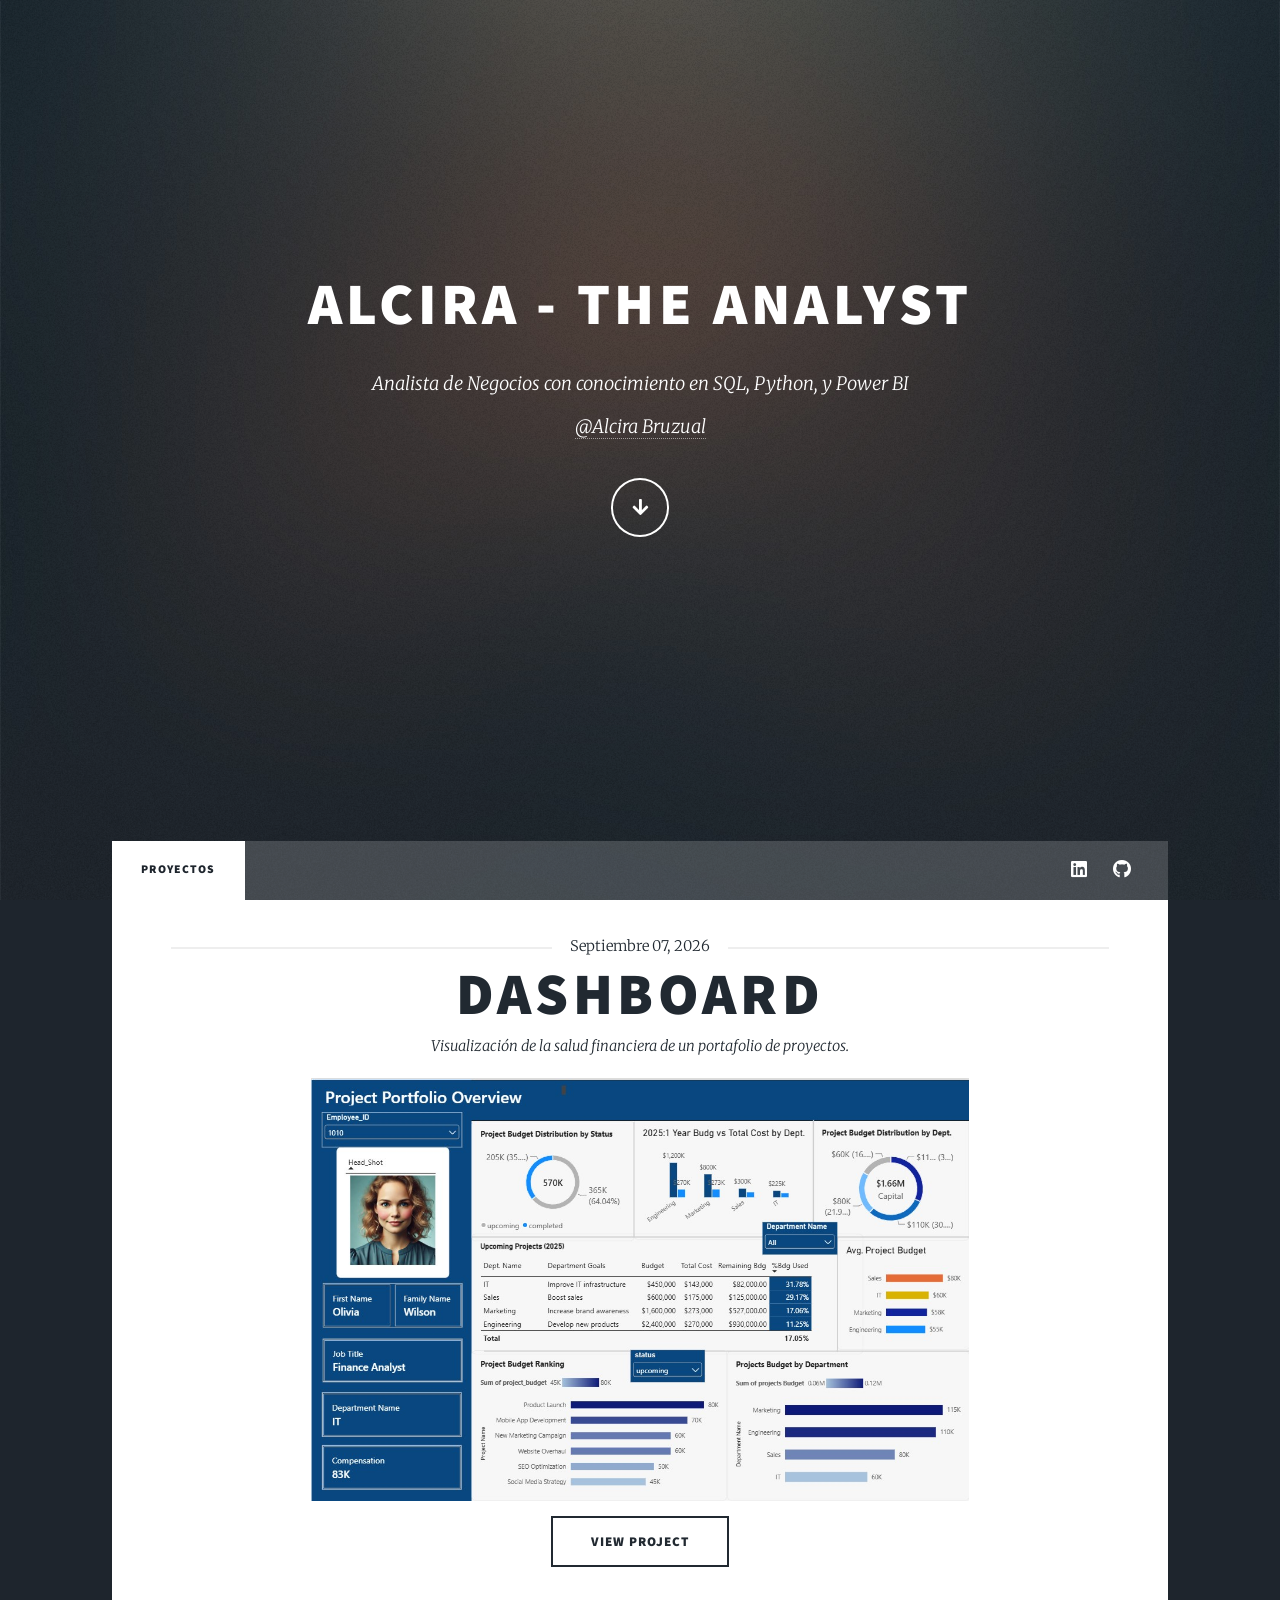
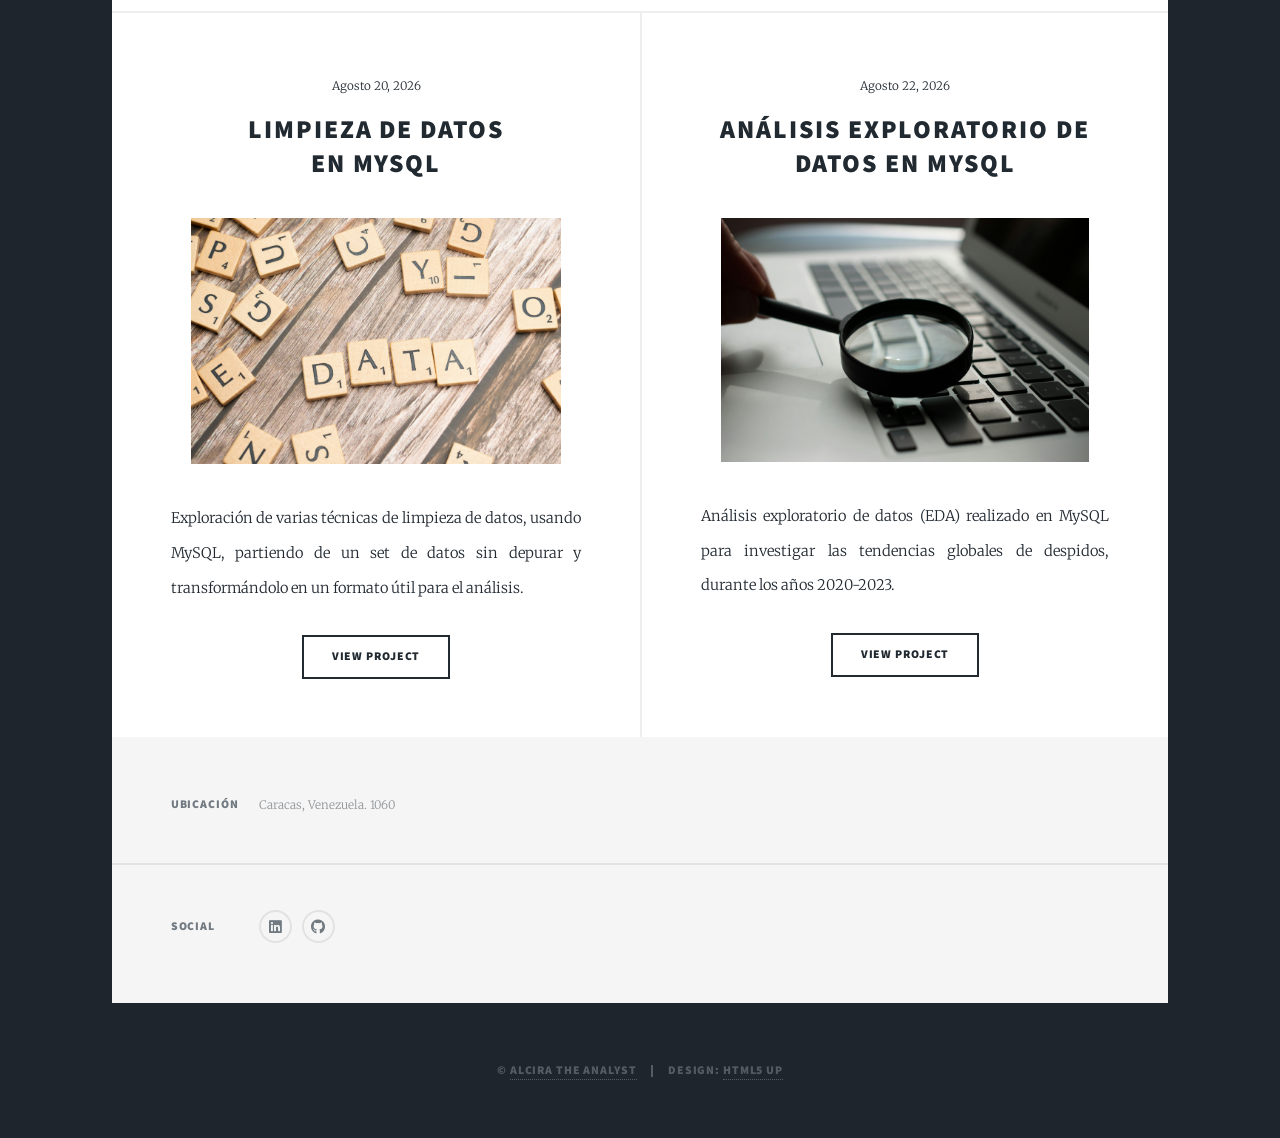
==== index.html @ f5c447cb "Initial commit - Portfolio Website" ====
<!DOCTYPE HTML>
<!--
	Massively by HTML5 UP
	html5up.net | @ajlkn
	Free for personal and commercial use under the CCA 3.0 license (html5up.net/license)
-->
<html>
	<head>
		<title>Alcira-Analyst Portfolio</title>
		<meta charset="utf-8" />
		<meta name="viewport" content="width=device-width, initial-scale=1, user-scalable=no" />
		<link rel="stylesheet" href="assets/css/main.css" />
		<noscript><link rel="stylesheet" href="assets/css/noscript.css" /></noscript>
	</head>
	<body class="is-preload">

		<!-- Wrapper -->
			<div id="wrapper" class="fade-in">

				<!-- Intro -->
					<div id="intro">
						<h1>Alcira - The Analyst</h1>
						<p>Analista de Negocios con conocimiento en SQL, Python, y Power BI<br />
						<a href="https://www.linkedin.com/in/alcira-bruzual-7b823124">@Alcira Bruzual</a></p>
						<ul class="actions">
							<li><a href="#header" class="button icon solid solo fa-arrow-down scrolly">Continue</a></li>
						</ul>
					</div>

				<!-- Header -->
					<header id="header">
						<a href="index.html" class="logo">Alcira</a>
					</header> 

				<!-- Nav -->
					<nav id="nav">
						<ul class="links">
							<li class="active"><a href="index.html">Proyectos</a></li>
							<!-- commented out the following links because they are not needed for the portfolio 
							<li><a href="generic.html">Python Projects</a></li>
							<li><a href="elements.html">Elements Reference</a></li> -->
						</ul>
						<ul class="icons">
							<li><a href="https://www.linkedin.com/in/alcira-bruzual-7b823124" class="icon brands fa-linkedin"><span class="label">LinkedIn</span></a></li>
							<!-- <li><a href="#" class="icon brands fa-facebook-f"><span class="label">Facebook</span></a></li>
							<li><a href="#" class="icon brands fa-instagram"><span class="label">Instagram</span></a></li> -->
							<li><a href="https://github.com/Chiruca" class="icon brands fa-github"><span class="label">GitHub</span></a></li>
						</ul>
					</nav>

				<!-- Main -->
					<div id="main">

						<!-- Featured Post -->
							<article class="post featured">
								<header class="major">
									<span class="date">Septiembre 07, 2026</span>
									<h2><a href="end2end1.html">Dashboard<br />
									</a></h2>
									<p>Visualización de la salud financiera de un portafolio de proyectos.</p>
								</header>	
								<a href="visual_1.html" class="image main"><img src="images/Porfolio_Health.jpg" alt="" style="width: 70%; height: auto;display: block; margin: 0 auto;" /></a>
								<ul class="actions special">
									<li><a href="visual_1.html" class="button large">View Project</a></li>
								</ul>
							</article>

						<!-- Posts -->
							<section class="posts">
								<article>
									<header>
										<span class="date">Agosto 20, 2026</span>
										<h2><a href="data_cleaning.html">Limpieza de Datos <br/>en MySQL</a></h2>
									</header>
									<a href="data_cleaning.html" class="image fit"><img src="images/Data_Cleaning.jpg" alt="" style="width: 90%; height: auto; display: block; margin: 0 auto;" /></a>
									<p>Exploración de varias técnicas de limpieza de datos, usando MySQL, partiendo de un set de datos sin depurar y transformándolo en un formato útil para el análisis.</p>
									<ul class="actions special">
										<li><a href="data_cleaning.html" class="button">View Project</a></li>
									</ul>
								</article>
								<article>
									<header>
										<span class="date">Agosto 22, 2026</span>
										<h2><a href="EDA.html">Análisis Exploratorio de Datos  en MySQL</a></h2>
									</header>
									<a href="EDA.html" class="image fit"><img src="images/Lupa.jpg" alt="" style="width: 90%; height: auto; display: block; margin: 0 auto;" /></a>
									<p>Análisis exploratorio de datos (EDA) realizado en MySQL para investigar las tendencias globales de despidos, durante los años 2020-2023.</p>
									<ul class="actions special">
										<li><a href="EDA.html" class="button">View Project</a></li>
									</ul>
								</article>
								<!-- <article>
									<header>
										<span class="date">April 18, 2017</span>
										<h2><a href="#">Ante mattis<br />
										interdum dolor</a></h2>
									</header>
									<a href="#" class="image fit"><img src="images/pic04.jpg" alt="" /></a>
									<p>Donec eget ex magna. Interdum et malesuada fames ac ante ipsum primis in faucibus. Pellentesque venenatis dolor imperdiet dolor mattis sagittis magna etiam.</p>
									<ul class="actions special">
										<li><a href="#" class="button">Full Story</a></li>
									</ul>
								</article>
								<article>
									<header>
										<span class="date">April 14, 2017</span>
										<h2><a href="#">Tempus sed<br />
										nulla imperdiet</a></h2>
									</header>
									<a href="#" class="image fit"><img src="images/pic05.jpg" alt="" /></a>
									<p>Donec eget ex magna. Interdum et malesuada fames ac ante ipsum primis in faucibus. Pellentesque venenatis dolor imperdiet dolor mattis sagittis magna etiam.</p>
									<ul class="actions special">
										<li><a href="#" class="button">Full Story</a></li>
									</ul>
								</article>
								<article>
									<header>
										<span class="date">April 11, 2017</span>
										<h2><a href="#">Odio magna<br />
										sed consectetur</a></h2>
									</header>
									<a href="#" class="image fit"><img src="images/pic06.jpg" alt="" /></a>
									<p>Donec eget ex magna. Interdum et malesuada fames ac ante ipsum primis in faucibus. Pellentesque venenatis dolor imperdiet dolor mattis sagittis magna etiam.</p>
									<ul class="actions special">
										<li><a href="#" class="button">Full Story</a></li>
									</ul>
								</article>
								<article>
									<header>
										<span class="date">April 7, 2017</span>
										<h2><a href="#">Augue lorem<br />
										primis vestibulum</a></h2>
									</header>
									<a href="#" class="image fit"><img src="images/pic07.jpg" alt="" /></a>
									<p>Donec eget ex magna. Interdum et malesuada fames ac ante ipsum primis in faucibus. Pellentesque venenatis dolor imperdiet dolor mattis sagittis magna etiam.</p>
									<ul class="actions special">
										<li><a href="#" class="button">Full Story</a></li>
									</ul>
								</article> -->
							</section>

						<!-- Footer -->
							<!-- <footer>
								<div class="pagination"> -->
									<!--<a href="#" class="previous">Prev</a>-->
								<!-- <a href="#" class="page active">1</a>
									<a href="#" class="page">2</a>
									<a href="#" class="page">3</a>
									<span class="extra">&hellip;</span>
									<a href="#" class="page">8</a>
									<a href="#" class="page">9</a>
									<a href="#" class="page">10</a>
									<a href="#" class="next">Next</a>
								</div>
							</footer> -->

					</div>

				<!-- Footer -->
					<footer id="footer">
						<section class="split contact">
							<section class="alt">
								<h3>Ubicación</h3>
								<p>Caracas, Venezuela. 1060</p>
							</section>
							<!-- <section>
								<h3>Email</h3>
								<p><a href="mailto:bruzual.alcira@gmail.com">bruzual.alcira@gmail.com</a></p>
							</section> -->
							<section>
								<h3>Social</h3>
								<ul class="icons alt">
									<li><a href="https://www.linkedin.com/in/alcira-bruzual-7b823124" class="icon brands fa-linkedin"><span class="label">LinkedIn</span></a></li>
									<li><a href="https://github.com/Chiruca" class="icon brands fa-github"><span class="label">GitHub</span></a></li>
								</ul>
							</section>
						</section>
					</footer>

				<!-- Copyright -->
					<div id="copyright">
						<ul><li>&copy; <a href="index.html">Alcira The Analyst</a></li><li>Design: <a href="https://html5up.net">HTML5 UP</a></li></ul>
					</div>

			</div>

		<!-- Scripts -->
			<script src="assets/js/jquery.min.js"></script>
			<script src="assets/js/jquery.scrollex.min.js"></script>
			<script src="assets/js/jquery.scrolly.min.js"></script>
			<script src="assets/js/browser.min.js"></script>
			<script src="assets/js/breakpoints.min.js"></script>
			<script src="assets/js/util.js"></script>
			<script src="assets/js/main.js"></script>

	</body>
</html>
---- assets/css/main.css ----
@import url(fontawesome-all.min.css);
@import url("https://fonts.googleapis.com/css?family=Merriweather:300,700,300italic,700italic|Source+Sans+Pro:900");

/*
	Massively by HTML5 UP
	html5up.net | @ajlkn
	Free for personal and commercial use under the CCA 3.0 license (html5up.net/license)
*/

html, body, div, span, applet, object,
iframe, h1, h2, h3, h4, h5, h6, p, blockquote,
pre, a, abbr, acronym, address, big, cite,
code, del, dfn, em, img, ins, kbd, q, s, samp,
small, strike, strong, sub, sup, tt, var, b,
u, i, center, dl, dt, dd, ol, ul, li, fieldset,
form, label, legend, table, caption, tbody,
tfoot, thead, tr, th, td, article, aside,
canvas, details, embed, figure, figcaption,
footer, header, hgroup, menu, nav, output, ruby,
section, summary, time, mark, audio, video {
	margin: 0;
	padding: 0;
	border: 0;
	font-size: 100%;
	font: inherit;
	vertical-align: baseline;}

article, aside, details, figcaption, figure,
footer, header, hgroup, menu, nav, section {
	display: block;}

body {
	line-height: 1;
}

ol, ul {
	list-style: none;
}

blockquote, q {
	quotes: none;
}

	blockquote:before, blockquote:after, q:before, q:after {
		content: '';
		content: none;
	}

table {
	border-collapse: collapse;
	border-spacing: 0;
}

body {
	-webkit-text-size-adjust: none;
}

mark {
	background-color: transparent;
	color: inherit;
}

input::-moz-focus-inner {
	border: 0;
	padding: 0;
}

input, select, textarea {
	-moz-appearance: none;
	-webkit-appearance: none;
	-ms-appearance: none;
	appearance: none;
}

/* Basic */

	@-ms-viewport {
		width: device-width;
	}

	body {
		-ms-overflow-style: scrollbar;
	}

	@media screen and (max-width: 480px) {

		html, body {
			min-width: 320px;
		}

	}

	html {
		box-sizing: border-box;
	}

	*, *:before, *:after {
		box-sizing: inherit;
	}

	body {
		background-color: #1e252d;
	}

		body.is-preload *, body.is-preload *:before, body.is-preload *:after {
			-moz-animation: none !important;
			-webkit-animation: none !important;
			-ms-animation: none !important;
			animation: none !important;
			-moz-transition: none !important;
			-webkit-transition: none !important;
			-ms-transition: none !important;
			transition: none !important;
		}

/* Type */

	html {
		font-size: 16pt;
	}

		@media screen and (max-width: 1680px) {

			html {
				font-size: 12pt;
			}

		}

		@media screen and (max-width: 1280px) {

			html {
				font-size: 11pt;
			}

		}

		@media screen and (max-width: 360px) {

			html {
				font-size: 10pt;
			}

		}

	body {
		color: #212931;
	}

	body, input, select, textarea {
		font-family: "Merriweather", Georgia, serif;
		font-weight: 300;
		font-size: 1rem;
		line-height: 2.375;
	}

	a {
		-moz-transition: color 0.2s ease-in-out, background-color 0.2s ease-in-out, border-color 0.2s ease-in-out, box-shadow 0.2s ease-in-out;
		-webkit-transition: color 0.2s ease-in-out, background-color 0.2s ease-in-out, border-color 0.2s ease-in-out, box-shadow 0.2s ease-in-out;
		-ms-transition: color 0.2s ease-in-out, background-color 0.2s ease-in-out, border-color 0.2s ease-in-out, box-shadow 0.2s ease-in-out;
		transition: color 0.2s ease-in-out, background-color 0.2s ease-in-out, border-color 0.2s ease-in-out, box-shadow 0.2s ease-in-out;
		border-bottom: dotted 1px;
		text-decoration: none;
	}

		a:hover {
			border-bottom-color: transparent;
		}

	strong, b {
		font-weight: 600;
	}

	em, i {
		font-style: italic;
	}

	p {
		text-align: justify;
		margin: 0 0 2rem 0;
	}

	h1, h2, h3, h4, h5, h6 {
		font-family: "Source Sans Pro", Helvetica, sans-serif;
		font-weight: 900;
		line-height: 1.5;
		letter-spacing: 0.075em;
		text-transform: uppercase;
		margin: 0 0 1rem 0;
	}

		h1 a, h2 a, h3 a, h4 a, h5 a, h6 a {
			border-bottom: 0;
			color: inherit;
			text-decoration: none;
		}

	h1 {
		/* deseo disminuir el tamaño del texto en h1 */		
		font-size: 1rem; 
		line-height: 1.1;
		margin: 0 0 2rem 0;
	}

	h2 {
		font-size: 1.75rem;
		line-height: 1.3;
		margin: 0 0 1.5rem 0;
	}

	h3 {
		font-size: 1.25rem;
		margin: 0 0 1.5rem 0;
	}

	h4 {
		font-size: 1rem;
	}

	h5 {
		font-size: 0.9rem;
	}

	h6 {
		font-size: 0.8rem;
	}

	sub {
		font-size: 0.8rem;
		position: relative;
		top: 0.5rem;
	}

	sup {
		font-size: 0.8rem;
		position: relative;
		top: -0.5rem;
	}

	blockquote {
		border-left: solid 4px;
		font-style: italic;
		margin: 0 0 2rem 0;
		padding: 0.5rem 0 0.5rem 2rem;
	}

	code {
		border: solid 2px;
		font-family: "Courier New", monospace;
		font-size: 0.9rem;
		margin: 0 0.25rem;
		padding: 0.25rem 0.65rem;
	}

	pre {
		-webkit-overflow-scrolling: touch;
		font-family: "Courier New", monospace;
		font-size: 0.9rem;
		margin: 0 0 2rem 0;
	}

		pre code {
			display: block;
			line-height: 1.75;
			padding: 1rem 1.5rem;
			overflow-x: auto;
		}

	hr {
		border: 0;
		border-bottom: solid 2px;
		margin: 3rem 0;
	}

		hr.major {
			margin: 5rem 0;
		}

	.align-left {
		text-align: left;
	}

	.align-center {
		text-align: center;
	}

	.align-right {
		text-align: right;
	}

	input, select, textarea {
		color: #212931;
	}

	a {
		color: #212931;
		border-bottom-color: rgba(33, 41, 49, 0.5);
	}

		a:hover {
			border-bottom-color: transparent;
			color: #18bfef !important;
		}

	strong, b {
		color: #212931;
	}

	h1, h2, h3, h4, h5, h6 {
		color: #212931;
	}

	blockquote {
		border-left-color: #eeeeee;
	}

	code {
		background: rgba(220, 220, 220, 0.25);
		border-color: #eeeeee;
	}

	hr {
		border-bottom-color: #eeeeee;
	}

/* Row */

	.row {
		display: flex;
		flex-wrap: wrap;
		box-sizing: border-box;
		align-items: stretch;
	}

		.row > * {
			box-sizing: border-box;
		}

		.row.gtr-uniform > * > :last-child {
			margin-bottom: 0;
		}

		.row.aln-left {
			justify-content: flex-start;
		}

		.row.aln-center {
			justify-content: center;
		}

		.row.aln-right {
			justify-content: flex-end;
		}

		.row.aln-top {
			align-items: flex-start;
		}

		.row.aln-middle {
			align-items: center;
		}

		.row.aln-bottom {
			align-items: flex-end;
		}

		.row > .imp {
			order: -1;
		}

		.row > .col-1 {
			width: 8.33333%;
		}

		.row > .off-1 {
			margin-left: 8.33333%;
		}

		.row > .col-2 {
			width: 16.66667%;
		}

		.row > .off-2 {
			margin-left: 16.66667%;
		}

		.row > .col-3 {
			width: 25%;
		}

		.row > .off-3 {
			margin-left: 25%;
		}

		.row > .col-4 {
			width: 33.33333%;
		}

		.row > .off-4 {
			margin-left: 33.33333%;
		}

		.row > .col-5 {
			width: 41.66667%;
		}

		.row > .off-5 {
			margin-left: 41.66667%;
		}

		.row > .col-6 {
			width: 50%;
		}

		.row > .off-6 {
			margin-left: 50%;
		}

		.row > .col-7 {
			width: 58.33333%;
		}

		.row > .off-7 {
			margin-left: 58.33333%;
		}

		.row > .col-8 {
			width: 66.66667%;
		}

		.row > .off-8 {
			margin-left: 66.66667%;
		}

		.row > .col-9 {
			width: 75%;
		}

		.row > .off-9 {
			margin-left: 75%;
		}

		.row > .col-10 {
			width: 83.33333%;
		}

		.row > .off-10 {
			margin-left: 83.33333%;
		}

		.row > .col-11 {
			width: 91.66667%;
		}

		.row > .off-11 {
			margin-left: 91.66667%;
		}

		.row > .col-12 {
			width: 100%;
		}

		.row > .off-12 {
			margin-left: 100%;
		}

		.row.gtr-0 {
			margin-top: 0;
			margin-left: 0rem;
		}

			.row.gtr-0 > * {
				padding: 0 0 0 0rem;
			}

			.row.gtr-0.gtr-uniform {
				margin-top: 0rem;
			}

				.row.gtr-0.gtr-uniform > * {
					padding-top: 0rem;
				}

		.row.gtr-25 {
			margin-top: 0;
			margin-left: -0.375rem;
		}

			.row.gtr-25 > * {
				padding: 0 0 0 0.375rem;
			}

			.row.gtr-25.gtr-uniform {
				margin-top: -0.375rem;
			}

				.row.gtr-25.gtr-uniform > * {
					padding-top: 0.375rem;
				}

		.row.gtr-50 {
			margin-top: 0;
			margin-left: -0.75rem;
		}

			.row.gtr-50 > * {
				padding: 0 0 0 0.75rem;
			}

			.row.gtr-50.gtr-uniform {
				margin-top: -0.75rem;
			}

				.row.gtr-50.gtr-uniform > * {
					padding-top: 0.75rem;
				}

		.row {
			margin-top: 0;
			margin-left: -1.5rem;
		}

			.row > * {
				padding: 0 0 0 1.5rem;
			}

			.row.gtr-uniform {
				margin-top: -1.5rem;
			}

				.row.gtr-uniform > * {
					padding-top: 1.5rem;
				}

		.row.gtr-150 {
			margin-top: 0;
			margin-left: -2.25rem;
		}

			.row.gtr-150 > * {
				padding: 0 0 0 2.25rem;
			}

			.row.gtr-150.gtr-uniform {
				margin-top: -2.25rem;
			}

				.row.gtr-150.gtr-uniform > * {
					padding-top: 2.25rem;
				}

		.row.gtr-200 {
			margin-top: 0;
			margin-left: -3rem;
		}

			.row.gtr-200 > * {
				padding: 0 0 0 3rem;
			}

			.row.gtr-200.gtr-uniform {
				margin-top: -3rem;
			}

				.row.gtr-200.gtr-uniform > * {
					padding-top: 3rem;
				}

		@media screen and (max-width: 1680px) {

			.row {
				display: flex;
				flex-wrap: wrap;
				box-sizing: border-box;
				align-items: stretch;
			}

				.row > * {
					box-sizing: border-box;
				}

				.row.gtr-uniform > * > :last-child {
					margin-bottom: 0;
				}

				.row.aln-left {
					justify-content: flex-start;
				}

				.row.aln-center {
					justify-content: center;
				}

				.row.aln-right {
					justify-content: flex-end;
				}

				.row.aln-top {
					align-items: flex-start;
				}

				.row.aln-middle {
					align-items: center;
				}

				.row.aln-bottom {
					align-items: flex-end;
				}

				.row > .imp-xlarge {
					order: -1;
				}

				.row > .col-1-xlarge {
					width: 8.33333%;
				}

				.row > .off-1-xlarge {
					margin-left: 8.33333%;
				}

				.row > .col-2-xlarge {
					width: 16.66667%;
				}

				.row > .off-2-xlarge {
					margin-left: 16.66667%;
				}

				.row > .col-3-xlarge {
					width: 25%;
				}

				.row > .off-3-xlarge {
					margin-left: 25%;
				}

				.row > .col-4-xlarge {
					width: 33.33333%;
				}

				.row > .off-4-xlarge {
					margin-left: 33.33333%;
				}

				.row > .col-5-xlarge {
					width: 41.66667%;
				}

				.row > .off-5-xlarge {
					margin-left: 41.66667%;
				}

				.row > .col-6-xlarge {
					width: 50%;
				}

				.row > .off-6-xlarge {
					margin-left: 50%;
				}

				.row > .col-7-xlarge {
					width: 58.33333%;
				}

				.row > .off-7-xlarge {
					margin-left: 58.33333%;
				}

				.row > .col-8-xlarge {
					width: 66.66667%;
				}

				.row > .off-8-xlarge {
					margin-left: 66.66667%;
				}

				.row > .col-9-xlarge {
					width: 75%;
				}

				.row > .off-9-xlarge {
					margin-left: 75%;
				}

				.row > .col-10-xlarge {
					width: 83.33333%;
				}

				.row > .off-10-xlarge {
					margin-left: 83.33333%;
				}

				.row > .col-11-xlarge {
					width: 91.66667%;
				}

				.row > .off-11-xlarge {
					margin-left: 91.66667%;
				}

				.row > .col-12-xlarge {
					width: 100%;
				}

				.row > .off-12-xlarge {
					margin-left: 100%;
				}

				.row.gtr-0 {
					margin-top: 0;
					margin-left: 0rem;
				}

					.row.gtr-0 > * {
						padding: 0 0 0 0rem;
					}

					.row.gtr-0.gtr-uniform {
						margin-top: 0rem;
					}

						.row.gtr-0.gtr-uniform > * {
							padding-top: 0rem;
						}

				.row.gtr-25 {
					margin-top: 0;
					margin-left: -0.375rem;
				}

					.row.gtr-25 > * {
						padding: 0 0 0 0.375rem;
					}

					.row.gtr-25.gtr-uniform {
						margin-top: -0.375rem;
					}

						.row.gtr-25.gtr-uniform > * {
							padding-top: 0.375rem;
						}

				.row.gtr-50 {
					margin-top: 0;
					margin-left: -0.75rem;
				}

					.row.gtr-50 > * {
						padding: 0 0 0 0.75rem;
					}

					.row.gtr-50.gtr-uniform {
						margin-top: -0.75rem;
					}

						.row.gtr-50.gtr-uniform > * {
							padding-top: 0.75rem;
						}

				.row {
					margin-top: 0;
					margin-left: -1.5rem;
				}

					.row > * {
						padding: 0 0 0 1.5rem;
					}

					.row.gtr-uniform {
						margin-top: -1.5rem;
					}

						.row.gtr-uniform > * {
							padding-top: 1.5rem;
						}

				.row.gtr-150 {
					margin-top: 0;
					margin-left: -2.25rem;
				}

					.row.gtr-150 > * {
						padding: 0 0 0 2.25rem;
					}

					.row.gtr-150.gtr-uniform {
						margin-top: -2.25rem;
					}

						.row.gtr-150.gtr-uniform > * {
							padding-top: 2.25rem;
						}

				.row.gtr-200 {
					margin-top: 0;
					margin-left: -3rem;
				}

					.row.gtr-200 > * {
						padding: 0 0 0 3rem;
					}

					.row.gtr-200.gtr-uniform {
						margin-top: -3rem;
					}

						.row.gtr-200.gtr-uniform > * {
							padding-top: 3rem;
						}

		}

		@media screen and (max-width: 1280px) {

			.row {
				display: flex;
				flex-wrap: wrap;
				box-sizing: border-box;
				align-items: stretch;
			}

				.row > * {
					box-sizing: border-box;
				}

				.row.gtr-uniform > * > :last-child {
					margin-bottom: 0;
				}

				.row.aln-left {
					justify-content: flex-start;
				}

				.row.aln-center {
					justify-content: center;
				}

				.row.aln-right {
					justify-content: flex-end;
				}

				.row.aln-top {
					align-items: flex-start;
				}

				.row.aln-middle {
					align-items: center;
				}

				.row.aln-bottom {
					align-items: flex-end;
				}

				.row > .imp-large {
					order: -1;
				}

				.row > .col-1-large {
					width: 8.33333%;
				}

				.row > .off-1-large {
					margin-left: 8.33333%;
				}

				.row > .col-2-large {
					width: 16.66667%;
				}

				.row > .off-2-large {
					margin-left: 16.66667%;
				}

				.row > .col-3-large {
					width: 25%;
				}

				.row > .off-3-large {
					margin-left: 25%;
				}

				.row > .col-4-large {
					width: 33.33333%;
				}

				.row > .off-4-large {
					margin-left: 33.33333%;
				}

				.row > .col-5-large {
					width: 41.66667%;
				}

				.row > .off-5-large {
					margin-left: 41.66667%;
				}

				.row > .col-6-large {
					width: 50%;
				}

				.row > .off-6-large {
					margin-left: 50%;
				}

				.row > .col-7-large {
					width: 58.33333%;
				}

				.row > .off-7-large {
					margin-left: 58.33333%;
				}

				.row > .col-8-large {
					width: 66.66667%;
				}

				.row > .off-8-large {
					margin-left: 66.66667%;
				}

				.row > .col-9-large {
					width: 75%;
				}

				.row > .off-9-large {
					margin-left: 75%;
				}

				.row > .col-10-large {
					width: 83.33333%;
				}

				.row > .off-10-large {
					margin-left: 83.33333%;
				}

				.row > .col-11-large {
					width: 91.66667%;
				}

				.row > .off-11-large {
					margin-left: 91.66667%;
				}

				.row > .col-12-large {
					width: 100%;
				}

				.row > .off-12-large {
					margin-left: 100%;
				}

				.row.gtr-0 {
					margin-top: 0;
					margin-left: 0rem;
				}

					.row.gtr-0 > * {
						padding: 0 0 0 0rem;
					}

					.row.gtr-0.gtr-uniform {
						margin-top: 0rem;
					}

						.row.gtr-0.gtr-uniform > * {
							padding-top: 0rem;
						}

				.row.gtr-25 {
					margin-top: 0;
					margin-left: -0.375rem;
				}

					.row.gtr-25 > * {
						padding: 0 0 0 0.375rem;
					}

					.row.gtr-25.gtr-uniform {
						margin-top: -0.375rem;
					}

						.row.gtr-25.gtr-uniform > * {
							padding-top: 0.375rem;
						}

				.row.gtr-50 {
					margin-top: 0;
					margin-left: -0.75rem;
				}

					.row.gtr-50 > * {
						padding: 0 0 0 0.75rem;
					}

					.row.gtr-50.gtr-uniform {
						margin-top: -0.75rem;
					}

						.row.gtr-50.gtr-uniform > * {
							padding-top: 0.75rem;
						}

				.row {
					margin-top: 0;
					margin-left: -1.5rem;
				}

					.row > * {
						padding: 0 0 0 1.5rem;
					}

					.row.gtr-uniform {
						margin-top: -1.5rem;
					}

						.row.gtr-uniform > * {
							padding-top: 1.5rem;
						}

				.row.gtr-150 {
					margin-top: 0;
					margin-left: -2.25rem;
				}

					.row.gtr-150 > * {
						padding: 0 0 0 2.25rem;
					}

					.row.gtr-150.gtr-uniform {
						margin-top: -2.25rem;
					}

						.row.gtr-150.gtr-uniform > * {
							padding-top: 2.25rem;
						}

				.row.gtr-200 {
					margin-top: 0;
					margin-left: -3rem;
				}

					.row.gtr-200 > * {
						padding: 0 0 0 3rem;
					}

					.row.gtr-200.gtr-uniform {
						margin-top: -3rem;
					}

						.row.gtr-200.gtr-uniform > * {
							padding-top: 3rem;
						}

		}

		@media screen and (max-width: 980px) {

			.row {
				display: flex;
				flex-wrap: wrap;
				box-sizing: border-box;
				align-items: stretch;
			}

				.row > * {
					box-sizing: border-box;
				}

				.row.gtr-uniform > * > :last-child {
					margin-bottom: 0;
				}

				.row.aln-left {
					justify-content: flex-start;
				}

				.row.aln-center {
					justify-content: center;
				}

				.row.aln-right {
					justify-content: flex-end;
				}

				.row.aln-top {
					align-items: flex-start;
				}

				.row.aln-middle {
					align-items: center;
				}

				.row.aln-bottom {
					align-items: flex-end;
				}

				.row > .imp-medium {
					order: -1;
				}

				.row > .col-1-medium {
					width: 8.33333%;
				}

				.row > .off-1-medium {
					margin-left: 8.33333%;
				}

				.row > .col-2-medium {
					width: 16.66667%;
				}

				.row > .off-2-medium {
					margin-left: 16.66667%;
				}

				.row > .col-3-medium {
					width: 25%;
				}

				.row > .off-3-medium {
					margin-left: 25%;
				}

				.row > .col-4-medium {
					width: 33.33333%;
				}

				.row > .off-4-medium {
					margin-left: 33.33333%;
				}

				.row > .col-5-medium {
					width: 41.66667%;
				}

				.row > .off-5-medium {
					margin-left: 41.66667%;
				}

				.row > .col-6-medium {
					width: 50%;
				}

				.row > .off-6-medium {
					margin-left: 50%;
				}

				.row > .col-7-medium {
					width: 58.33333%;
				}

				.row > .off-7-medium {
					margin-left: 58.33333%;
				}

				.row > .col-8-medium {
					width: 66.66667%;
				}

				.row > .off-8-medium {
					margin-left: 66.66667%;
				}

				.row > .col-9-medium {
					width: 75%;
				}

				.row > .off-9-medium {
					margin-left: 75%;
				}

				.row > .col-10-medium {
					width: 83.33333%;
				}

				.row > .off-10-medium {
					margin-left: 83.33333%;
				}

				.row > .col-11-medium {
					width: 91.66667%;
				}

				.row > .off-11-medium {
					margin-left: 91.66667%;
				}

				.row > .col-12-medium {
					width: 100%;
				}

				.row > .off-12-medium {
					margin-left: 100%;
				}

				.row.gtr-0 {
					margin-top: 0;
					margin-left: 0rem;
				}

					.row.gtr-0 > * {
						padding: 0 0 0 0rem;
					}

					.row.gtr-0.gtr-uniform {
						margin-top: 0rem;
					}

						.row.gtr-0.gtr-uniform > * {
							padding-top: 0rem;
						}

				.row.gtr-25 {
					margin-top: 0;
					margin-left: -0.375rem;
				}

					.row.gtr-25 > * {
						padding: 0 0 0 0.375rem;
					}

					.row.gtr-25.gtr-uniform {
						margin-top: -0.375rem;
					}

						.row.gtr-25.gtr-uniform > * {
							padding-top: 0.375rem;
						}

				.row.gtr-50 {
					margin-top: 0;
					margin-left: -0.75rem;
				}

					.row.gtr-50 > * {
						padding: 0 0 0 0.75rem;
					}

					.row.gtr-50.gtr-uniform {
						margin-top: -0.75rem;
					}

						.row.gtr-50.gtr-uniform > * {
							padding-top: 0.75rem;
						}

				.row {
					margin-top: 0;
					margin-left: -1.5rem;
				}

					.row > * {
						padding: 0 0 0 1.5rem;
					}

					.row.gtr-uniform {
						margin-top: -1.5rem;
					}

						.row.gtr-uniform > * {
							padding-top: 1.5rem;
						}

				.row.gtr-150 {
					margin-top: 0;
					margin-left: -2.25rem;
				}

					.row.gtr-150 > * {
						padding: 0 0 0 2.25rem;
					}

					.row.gtr-150.gtr-uniform {
						margin-top: -2.25rem;
					}

						.row.gtr-150.gtr-uniform > * {
							padding-top: 2.25rem;
						}

				.row.gtr-200 {
					margin-top: 0;
					margin-left: -3rem;
				}

					.row.gtr-200 > * {
						padding: 0 0 0 3rem;
					}

					.row.gtr-200.gtr-uniform {
						margin-top: -3rem;
					}

						.row.gtr-200.gtr-uniform > * {
							padding-top: 3rem;
						}

		}

		@media screen and (max-width: 736px) {

			.row {
				display: flex;
				flex-wrap: wrap;
				box-sizing: border-box;
				align-items: stretch;
			}

				.row > * {
					box-sizing: border-box;
				}

				.row.gtr-uniform > * > :last-child {
					margin-bottom: 0;
				}

				.row.aln-left {
					justify-content: flex-start;
				}

				.row.aln-center {
					justify-content: center;
				}

				.row.aln-right {
					justify-content: flex-end;
				}

				.row.aln-top {
					align-items: flex-start;
				}

				.row.aln-middle {
					align-items: center;
				}

				.row.aln-bottom {
					align-items: flex-end;
				}

				.row > .imp-small {
					order: -1;
				}

				.row > .col-1-small {
					width: 8.33333%;
				}

				.row > .off-1-small {
					margin-left: 8.33333%;
				}

				.row > .col-2-small {
					width: 16.66667%;
				}

				.row > .off-2-small {
					margin-left: 16.66667%;
				}

				.row > .col-3-small {
					width: 25%;
				}

				.row > .off-3-small {
					margin-left: 25%;
				}

				.row > .col-4-small {
					width: 33.33333%;
				}

				.row > .off-4-small {
					margin-left: 33.33333%;
				}

				.row > .col-5-small {
					width: 41.66667%;
				}

				.row > .off-5-small {
					margin-left: 41.66667%;
				}

				.row > .col-6-small {
					width: 50%;
				}

				.row > .off-6-small {
					margin-left: 50%;
				}

				.row > .col-7-small {
					width: 58.33333%;
				}

				.row > .off-7-small {
					margin-left: 58.33333%;
				}

				.row > .col-8-small {
					width: 66.66667%;
				}

				.row > .off-8-small {
					margin-left: 66.66667%;
				}

				.row > .col-9-small {
					width: 75%;
				}

				.row > .off-9-small {
					margin-left: 75%;
				}

				.row > .col-10-small {
					width: 83.33333%;
				}

				.row > .off-10-small {
					margin-left: 83.33333%;
				}

				.row > .col-11-small {
					width: 91.66667%;
				}

				.row > .off-11-small {
					margin-left: 91.66667%;
				}

				.row > .col-12-small {
					width: 100%;
				}

				.row > .off-12-small {
					margin-left: 100%;
				}

				.row.gtr-0 {
					margin-top: 0;
					margin-left: 0rem;
				}

					.row.gtr-0 > * {
						padding: 0 0 0 0rem;
					}

					.row.gtr-0.gtr-uniform {
						margin-top: 0rem;
					}

						.row.gtr-0.gtr-uniform > * {
							padding-top: 0rem;
						}

				.row.gtr-25 {
					margin-top: 0;
					margin-left: -0.375rem;
				}

					.row.gtr-25 > * {
						padding: 0 0 0 0.375rem;
					}

					.row.gtr-25.gtr-uniform {
						margin-top: -0.375rem;
					}

						.row.gtr-25.gtr-uniform > * {
							padding-top: 0.375rem;
						}

				.row.gtr-50 {
					margin-top: 0;
					margin-left: -0.75rem;
				}

					.row.gtr-50 > * {
						padding: 0 0 0 0.75rem;
					}

					.row.gtr-50.gtr-uniform {
						margin-top: -0.75rem;
					}

						.row.gtr-50.gtr-uniform > * {
							padding-top: 0.75rem;
						}

				.row {
					margin-top: 0;
					margin-left: -1.5rem;
				}

					.row > * {
						padding: 0 0 0 1.5rem;
					}

					.row.gtr-uniform {
						margin-top: -1.5rem;
					}

						.row.gtr-uniform > * {
							padding-top: 1.5rem;
						}

				.row.gtr-150 {
					margin-top: 0;
					margin-left: -2.25rem;
				}

					.row.gtr-150 > * {
						padding: 0 0 0 2.25rem;
					}

					.row.gtr-150.gtr-uniform {
						margin-top: -2.25rem;
					}

						.row.gtr-150.gtr-uniform > * {
							padding-top: 2.25rem;
						}

				.row.gtr-200 {
					margin-top: 0;
					margin-left: -3rem;
				}

					.row.gtr-200 > * {
						padding: 0 0 0 3rem;
					}

					.row.gtr-200.gtr-uniform {
						margin-top: -3rem;
					}

						.row.gtr-200.gtr-uniform > * {
							padding-top: 3rem;
						}

		}

		@media screen and (max-width: 480px) {

			.row {
				display: flex;
				flex-wrap: wrap;
				box-sizing: border-box;
				align-items: stretch;
			}

				.row > * {
					box-sizing: border-box;
				}

				.row.gtr-uniform > * > :last-child {
					margin-bottom: 0;
				}

				.row.aln-left {
					justify-content: flex-start;
				}

				.row.aln-center {
					justify-content: center;
				}

				.row.aln-right {
					justify-content: flex-end;
				}

				.row.aln-top {
					align-items: flex-start;
				}

				.row.aln-middle {
					align-items: center;
				}

				.row.aln-bottom {
					align-items: flex-end;
				}

				.row > .imp-xsmall {
					order: -1;
				}

				.row > .col-1-xsmall {
					width: 8.33333%;
				}

				.row > .off-1-xsmall {
					margin-left: 8.33333%;
				}

				.row > .col-2-xsmall {
					width: 16.66667%;
				}

				.row > .off-2-xsmall {
					margin-left: 16.66667%;
				}

				.row > .col-3-xsmall {
					width: 25%;
				}

				.row > .off-3-xsmall {
					margin-left: 25%;
				}

				.row > .col-4-xsmall {
					width: 33.33333%;
				}

				.row > .off-4-xsmall {
					margin-left: 33.33333%;
				}

				.row > .col-5-xsmall {
					width: 41.66667%;
				}

				.row > .off-5-xsmall {
					margin-left: 41.66667%;
				}

				.row > .col-6-xsmall {
					width: 50%;
				}

				.row > .off-6-xsmall {
					margin-left: 50%;
				}

				.row > .col-7-xsmall {
					width: 58.33333%;
				}

				.row > .off-7-xsmall {
					margin-left: 58.33333%;
				}

				.row > .col-8-xsmall {
					width: 66.66667%;
				}

				.row > .off-8-xsmall {
					margin-left: 66.66667%;
				}

				.row > .col-9-xsmall {
					width: 75%;
				}

				.row > .off-9-xsmall {
					margin-left: 75%;
				}

				.row > .col-10-xsmall {
					width: 83.33333%;
				}

				.row > .off-10-xsmall {
					margin-left: 83.33333%;
				}

				.row > .col-11-xsmall {
					width: 91.66667%;
				}

				.row > .off-11-xsmall {
					margin-left: 91.66667%;
				}

				.row > .col-12-xsmall {
					width: 100%;
				}

				.row > .off-12-xsmall {
					margin-left: 100%;
				}

				.row.gtr-0 {
					margin-top: 0;
					margin-left: 0rem;
				}

					.row.gtr-0 > * {
						padding: 0 0 0 0rem;
					}

					.row.gtr-0.gtr-uniform {
						margin-top: 0rem;
					}

						.row.gtr-0.gtr-uniform > * {
							padding-top: 0rem;
						}

				.row.gtr-25 {
					margin-top: 0;
					margin-left: -0.375rem;
				}

					.row.gtr-25 > * {
						padding: 0 0 0 0.375rem;
					}

					.row.gtr-25.gtr-uniform {
						margin-top: -0.375rem;
					}

						.row.gtr-25.gtr-uniform > * {
							padding-top: 0.375rem;
						}

				.row.gtr-50 {
					margin-top: 0;
					margin-left: -0.75rem;
				}

					.row.gtr-50 > * {
						padding: 0 0 0 0.75rem;
					}

					.row.gtr-50.gtr-uniform {
						margin-top: -0.75rem;
					}

						.row.gtr-50.gtr-uniform > * {
							padding-top: 0.75rem;
						}

				.row {
					margin-top: 0;
					margin-left: -1.5rem;
				}

					.row > * {
						padding: 0 0 0 1.5rem;
					}

					.row.gtr-uniform {
						margin-top: -1.5rem;
					}

						.row.gtr-uniform > * {
							padding-top: 1.5rem;
						}

				.row.gtr-150 {
					margin-top: 0;
					margin-left: -2.25rem;
				}

					.row.gtr-150 > * {
						padding: 0 0 0 2.25rem;
					}

					.row.gtr-150.gtr-uniform {
						margin-top: -2.25rem;
					}

						.row.gtr-150.gtr-uniform > * {
							padding-top: 2.25rem;
						}

				.row.gtr-200 {
					margin-top: 0;
					margin-left: -3rem;
				}

					.row.gtr-200 > * {
						padding: 0 0 0 3rem;
					}

					.row.gtr-200.gtr-uniform {
						margin-top: -3rem;
					}

						.row.gtr-200.gtr-uniform > * {
							padding-top: 3rem;
						}

		}

		@media screen and (max-width: 360px) {

			.row {
				display: flex;
				flex-wrap: wrap;
				box-sizing: border-box;
				align-items: stretch;
			}

				.row > * {
					box-sizing: border-box;
				}

				.row.gtr-uniform > * > :last-child {
					margin-bottom: 0;
				}

				.row.aln-left {
					justify-content: flex-start;
				}

				.row.aln-center {
					justify-content: center;
				}

				.row.aln-right {
					justify-content: flex-end;
				}

				.row.aln-top {
					align-items: flex-start;
				}

				.row.aln-middle {
					align-items: center;
				}

				.row.aln-bottom {
					align-items: flex-end;
				}

				.row > .imp-xxsmall {
					order: -1;
				}

				.row > .col-1-xxsmall {
					width: 8.33333%;
				}

				.row > .off-1-xxsmall {
					margin-left: 8.33333%;
				}

				.row > .col-2-xxsmall {
					width: 16.66667%;
				}

				.row > .off-2-xxsmall {
					margin-left: 16.66667%;
				}

				.row > .col-3-xxsmall {
					width: 25%;
				}

				.row > .off-3-xxsmall {
					margin-left: 25%;
				}

				.row > .col-4-xxsmall {
					width: 33.33333%;
				}

				.row > .off-4-xxsmall {
					margin-left: 33.33333%;
				}

				.row > .col-5-xxsmall {
					width: 41.66667%;
				}

				.row > .off-5-xxsmall {
					margin-left: 41.66667%;
				}

				.row > .col-6-xxsmall {
					width: 50%;
				}

				.row > .off-6-xxsmall {
					margin-left: 50%;
				}

				.row > .col-7-xxsmall {
					width: 58.33333%;
				}

				.row > .off-7-xxsmall {
					margin-left: 58.33333%;
				}

				.row > .col-8-xxsmall {
					width: 66.66667%;
				}

				.row > .off-8-xxsmall {
					margin-left: 66.66667%;
				}

				.row > .col-9-xxsmall {
					width: 75%;
				}

				.row > .off-9-xxsmall {
					margin-left: 75%;
				}

				.row > .col-10-xxsmall {
					width: 83.33333%;
				}

				.row > .off-10-xxsmall {
					margin-left: 83.33333%;
				}

				.row > .col-11-xxsmall {
					width: 91.66667%;
				}

				.row > .off-11-xxsmall {
					margin-left: 91.66667%;
				}

				.row > .col-12-xxsmall {
					width: 100%;
				}

				.row > .off-12-xxsmall {
					margin-left: 100%;
				}

				.row.gtr-0 {
					margin-top: 0;
					margin-left: 0rem;
				}

					.row.gtr-0 > * {
						padding: 0 0 0 0rem;
					}

					.row.gtr-0.gtr-uniform {
						margin-top: 0rem;
					}

						.row.gtr-0.gtr-uniform > * {
							padding-top: 0rem;
						}

				.row.gtr-25 {
					margin-top: 0;
					margin-left: -0.375rem;
				}

					.row.gtr-25 > * {
						padding: 0 0 0 0.375rem;
					}

					.row.gtr-25.gtr-uniform {
						margin-top: -0.375rem;
					}

						.row.gtr-25.gtr-uniform > * {
							padding-top: 0.375rem;
						}

				.row.gtr-50 {
					margin-top: 0;
					margin-left: -0.75rem;
				}

					.row.gtr-50 > * {
						padding: 0 0 0 0.75rem;
					}

					.row.gtr-50.gtr-uniform {
						margin-top: -0.75rem;
					}

						.row.gtr-50.gtr-uniform > * {
							padding-top: 0.75rem;
						}

				.row {
					margin-top: 0;
					margin-left: -1.5rem;
				}

					.row > * {
						padding: 0 0 0 1.5rem;
					}

					.row.gtr-uniform {
						margin-top: -1.5rem;
					}

						.row.gtr-uniform > * {
							padding-top: 1.5rem;
						}

				.row.gtr-150 {
					margin-top: 0;
					margin-left: -2.25rem;
				}

					.row.gtr-150 > * {
						padding: 0 0 0 2.25rem;
					}

					.row.gtr-150.gtr-uniform {
						margin-top: -2.25rem;
					}

						.row.gtr-150.gtr-uniform > * {
							padding-top: 2.25rem;
						}

				.row.gtr-200 {
					margin-top: 0;
					margin-left: -3rem;
				}

					.row.gtr-200 > * {
						padding: 0 0 0 3rem;
					}

					.row.gtr-200.gtr-uniform {
						margin-top: -3rem;
					}

						.row.gtr-200.gtr-uniform > * {
							padding-top: 3rem;
						}

		}

/* Box */

	.box {
		border: solid 2px;
		margin-bottom: 2rem;
		padding: 1.5rem;
	}

		.box > :last-child,
		.box > :last-child > :last-child,
		.box > :last-child > :last-child > :last-child {
			margin-bottom: 0;
		}

		.box.alt {
			border: 0;
			border-radius: 0;
			padding: 0;
		}

	.box {
		border-color: #eeeeee;
	}

/* Button */

	input[type="submit"],
	input[type="reset"],
	input[type="button"],
	button,
	.button {
		-moz-appearance: none;
		-webkit-appearance: none;
		-ms-appearance: none;
		appearance: none;
		-moz-transition: background-color 0.2s ease-in-out, box-shadow 0.2s ease-in-out, color 0.2s ease-in-out;
		-webkit-transition: background-color 0.2s ease-in-out, box-shadow 0.2s ease-in-out, color 0.2s ease-in-out;
		-ms-transition: background-color 0.2s ease-in-out, box-shadow 0.2s ease-in-out, color 0.2s ease-in-out;
		transition: background-color 0.2s ease-in-out, box-shadow 0.2s ease-in-out, color 0.2s ease-in-out;
		border: 0;
		border-radius: 0;
		cursor: pointer;
		display: inline-block;
		font-family: "Source Sans Pro", Helvetica, sans-serif;
		font-size: 0.8rem;
		font-weight: 900;
		letter-spacing: 0.075em;
		height: 3rem;
		line-height: 3rem;
		padding: 0 2rem;
		text-align: center;
		text-decoration: none;
		text-transform: uppercase;
		white-space: nowrap;
	}

		input[type="submit"].icon:before,
		input[type="reset"].icon:before,
		input[type="button"].icon:before,
		button.icon:before,
		.button.icon:before {
			margin-right: 0.5rem;
		}

		input[type="submit"].icon.solo,
		input[type="reset"].icon.solo,
		input[type="button"].icon.solo,
		button.icon.solo,
		.button.icon.solo {
			position: relative;
			width: 4rem;
			height: 4rem;
			line-height: 4rem;
			border-radius: 4rem;
			text-indent: 4rem;
			overflow: hidden;
			padding: 0;
			white-space: nowrap;
		}

			input[type="submit"].icon.solo:before,
			input[type="reset"].icon.solo:before,
			input[type="button"].icon.solo:before,
			button.icon.solo:before,
			.button.icon.solo:before {
				position: absolute;
				display: block;
				top: 0;
				left: 0;
				width: inherit;
				height: inherit;
				line-height: inherit;
				font-size: 1.25rem;
				margin-right: 0;
				text-align: center;
				text-indent: 0;
			}

		input[type="submit"].fit,
		input[type="reset"].fit,
		input[type="button"].fit,
		button.fit,
		.button.fit {
			width: 100%;
		}

		input[type="submit"].small,
		input[type="reset"].small,
		input[type="button"].small,
		button.small,
		.button.small {
			font-size: 0.7rem;
			height: 2.5rem;
			line-height: 2.5rem;
			padding: 0 1.5rem;
		}

		input[type="submit"].large,
		input[type="reset"].large,
		input[type="button"].large,
		button.large,
		.button.large {
			font-size: 0.9rem;
			height: 3.5rem;
			line-height: 3.5rem;
			padding: 0 2.75rem;
		}

		@media screen and (max-width: 980px) {

			input[type="submit"],
			input[type="reset"],
			input[type="button"],
			button,
			.button {
				font-size: 0.9rem;
				height: 3.25rem;
				line-height: 3.25rem;
			}

				input[type="submit"].large,
				input[type="reset"].large,
				input[type="button"].large,
				button.large,
				.button.large {
					font-size: 1rem;
					height: 3.75rem;
					line-height: 3.75rem;
				}

		}

		input[type="submit"].disabled, input[type="submit"]:disabled,
		input[type="reset"].disabled,
		input[type="reset"]:disabled,
		input[type="button"].disabled,
		input[type="button"]:disabled,
		button.disabled,
		button:disabled,
		.button.disabled,
		.button:disabled {
			pointer-events: none;
			opacity: 0.25;
		}

	input[type="submit"],
	input[type="reset"],
	input[type="button"],
	button,
	.button {
		background-color: transparent;
		box-shadow: inset 0 0 0 2px #212931;
		color: #212931 !important;
	}

		input[type="submit"]:hover,
		input[type="reset"]:hover,
		input[type="button"]:hover,
		button:hover,
		.button:hover {
			box-shadow: inset 0 0 0 2px #18bfef;
			color: #18bfef !important;
		}

		input[type="submit"].primary,
		input[type="reset"].primary,
		input[type="button"].primary,
		button.primary,
		.button.primary {
			background-color: #212931;
			box-shadow: none;
			color: #ffffff !important;
		}

			input[type="submit"].primary:hover,
			input[type="reset"].primary:hover,
			input[type="button"].primary:hover,
			button.primary:hover,
			.button.primary:hover {
				background-color: #18bfef;
			}

/* Form */

	form {
		margin: 0 0 2rem 0;
	}

		form > :last-child {
			margin-bottom: 0;
		}

		form > .fields {
			display: -moz-flex;
			display: -webkit-flex;
			display: -ms-flex;
			display: flex;
			-moz-flex-wrap: wrap;
			-webkit-flex-wrap: wrap;
			-ms-flex-wrap: wrap;
			flex-wrap: wrap;
			width: calc(100% + 3rem);
			margin: -1.5rem 0 2rem -1.5rem;
		}

			form > .fields > .field {
				-moz-flex-grow: 0;
				-webkit-flex-grow: 0;
				-ms-flex-grow: 0;
				flex-grow: 0;
				-moz-flex-shrink: 0;
				-webkit-flex-shrink: 0;
				-ms-flex-shrink: 0;
				flex-shrink: 0;
				padding: 1.5rem 0 0 1.5rem;
				width: calc(100% - 1.5rem);
			}

				form > .fields > .field.half {
					width: calc(50% - 0.75rem);
				}

				form > .fields > .field.third {
					width: calc(100%/3 - 0.5rem);
				}

				form > .fields > .field.quarter {
					width: calc(25% - 0.375rem);
				}

		@media screen and (max-width: 480px) {

			form > .fields {
				width: calc(100% + 3rem);
				margin: -1.5rem 0 2rem -1.5rem;
			}

				form > .fields > .field {
					padding: 1.5rem 0 0 1.5rem;
					width: calc(100% - 1.5rem);
				}

					form > .fields > .field.half {
						width: calc(100% - 1.5rem);
					}

					form > .fields > .field.third {
						width: calc(100% - 1.5rem);
					}

					form > .fields > .field.quarter {
						width: calc(100% - 1.5rem);
					}

		}

	label {
		display: block;
		font-family: "Source Sans Pro", Helvetica, sans-serif;
		font-weight: 900;
		line-height: 1.5;
		letter-spacing: 0.075em;
		font-size: 0.8rem;
		text-transform: uppercase;
		margin: 0 0 0.75rem 0;
	}

		@media screen and (max-width: 980px) {

			label {
				font-size: 0.9rem;
			}

		}

	input[type="text"],
	input[type="password"],
	input[type="email"],
	select,
	textarea {
		-moz-appearance: none;
		-webkit-appearance: none;
		-ms-appearance: none;
		appearance: none;
		background: transparent;
		border-radius: 0;
		border: solid 2px;
		color: inherit;
		display: block;
		outline: 0;
		padding: 0 1rem;
		text-decoration: none;
		width: 100%;
	}

		input[type="text"]:invalid,
		input[type="password"]:invalid,
		input[type="email"]:invalid,
		select:invalid,
		textarea:invalid {
			box-shadow: none;
		}

	select {
		background-size: 1.25rem;
		background-repeat: no-repeat;
		background-position: calc(100% - 1rem) center;
		height: 3rem;
		padding-right: 3rem;
		text-overflow: ellipsis;
	}

		select:focus::-ms-value {
			background-color: transparent;
		}

		select::-ms-expand {
			display: none;
		}

	input[type="text"],
	input[type="password"],
	input[type="email"],
	select {
		height: 3rem;
	}

	textarea {
		padding: 0.75rem 1rem;
	}

	input[type="checkbox"],
	input[type="radio"] {
		-moz-appearance: none;
		-webkit-appearance: none;
		-ms-appearance: none;
		appearance: none;
		display: block;
		float: left;
		margin-right: -2rem;
		opacity: 0;
		width: 1rem;
		z-index: -1;
	}

		input[type="checkbox"] + label,
		input[type="radio"] + label {
			text-decoration: none;
			cursor: pointer;
			display: inline-block;
			font-size: 1rem;
			letter-spacing: 0;
			font-family: "Merriweather", Georgia, serif;
			text-transform: none;
			font-weight: 300;
			padding-left: 2.8rem;
			padding-right: 1rem;
			position: relative;
		}

			input[type="checkbox"] + label:before,
			input[type="radio"] + label:before {
				-moz-osx-font-smoothing: grayscale;
				-webkit-font-smoothing: antialiased;
				display: inline-block;
				font-style: normal;
				font-variant: normal;
				text-rendering: auto;
				line-height: 1;
				text-transform: none !important;
				font-family: 'Font Awesome 5 Free';
				font-weight: 900;
			}

			input[type="checkbox"] + label:before,
			input[type="radio"] + label:before {
				border-radius: 0;
				border: solid 2px;
				content: '';
				display: inline-block;
				font-size: 0.8rem;
				height: 1.8rem;
				left: 0;
				line-height: 1.65rem;
				position: absolute;
				text-align: center;
				top: -0.125rem;
				width: 1.8rem;
			}

		input[type="checkbox"]:checked + label:before,
		input[type="radio"]:checked + label:before {
			content: '\f00c';
		}

	input[type="checkbox"] + label:before {
		border-radius: 0;
	}

	input[type="radio"] + label:before {
		border-radius: 100%;
	}

	::-webkit-input-placeholder {
		opacity: 1.0;
	}

	:-moz-placeholder {
		opacity: 1.0;
	}

	::-moz-placeholder {
		opacity: 1.0;
	}

	:-ms-input-placeholder {
		opacity: 1.0;
	}

	label {
		color: #212931;
	}

	input[type="text"],
	input[type="password"],
	input[type="email"],
	select,
	textarea {
		border-color: #eeeeee;
	}

		input[type="text"]:focus,
		input[type="password"]:focus,
		input[type="email"]:focus,
		select:focus,
		textarea:focus {
			border-color: #18bfef;
		}

	select {
		background-image: url("data:image/svg+xml;charset=utf8,%3Csvg xmlns='http://www.w3.org/2000/svg' width='40' height='40' preserveAspectRatio='none' viewBox='0 0 40 40'%3E%3Cpath d='M9.4,12.3l10.4,10.4l10.4-10.4c0.2-0.2,0.5-0.4,0.9-0.4c0.3,0,0.6,0.1,0.9,0.4l3.3,3.3c0.2,0.2,0.4,0.5,0.4,0.9 c0,0.4-0.1,0.6-0.4,0.9L20.7,31.9c-0.2,0.2-0.5,0.4-0.9,0.4c-0.3,0-0.6-0.1-0.9-0.4L4.3,17.3c-0.2-0.2-0.4-0.5-0.4-0.9 c0-0.4,0.1-0.6,0.4-0.9l3.3-3.3c0.2-0.2,0.5-0.4,0.9-0.4S9.1,12.1,9.4,12.3z' fill='%23eeeeee' /%3E%3C/svg%3E");
	}

		select option {
			background-color: #ffffff;
			color: #212931;
		}

	.select-wrapper:before {
		color: #eeeeee;
	}

	input[type="checkbox"] + label,
	input[type="radio"] + label {
		color: #212931;
	}

		input[type="checkbox"] + label:before,
		input[type="radio"] + label:before {
			border-color: #eeeeee;
		}

	input[type="checkbox"]:checked + label:before,
	input[type="radio"]:checked + label:before {
		background-color: #212931;
		border-color: #212931;
		color: #ffffff;
	}

	input[type="checkbox"]:focus + label:before,
	input[type="radio"]:focus + label:before {
		border-color: #18bfef;
	}

	::-webkit-input-placeholder {
		color: #909498 !important;
	}

	:-moz-placeholder {
		color: #909498 !important;
	}

	::-moz-placeholder {
		color: #909498 !important;
	}

	:-ms-input-placeholder {
		color: #909498 !important;
	}

	.formerize-placeholder {
		color: #909498 !important;
	}

/* Icon */

	.icon {
		text-decoration: none;
		border-bottom: none;
		position: relative;
	}

		.icon:before {
			-moz-osx-font-smoothing: grayscale;
			-webkit-font-smoothing: antialiased;
			display: inline-block;
			font-style: normal;
			font-variant: normal;
			text-rendering: auto;
			line-height: 1;
			text-transform: none !important;
			font-family: 'Font Awesome 5 Free';
			font-weight: 400;
		}

		.icon > .label {
			display: none;
		}

		.icon:before {
			line-height: inherit;
		}

		.icon.solid:before {
			font-weight: 900;
		}

		.icon.brands:before {
			font-family: 'Font Awesome 5 Brands';
		}

/* Image */

	.image {
		border: 0;
		display: inline-block;
		position: relative;
	}

		.image img {
			display: block;
		}

		.image.left, .image.right {
			max-width: 40%;
		}

			.image.left img, .image.right img {
				width: 100%;
			}

		.image.left {
			float: left;
			margin: 0 2rem 2rem 0;
			top: 0.75rem;
		}

		.image.right {
			float: right;
			margin: 0 0 2rem 2rem;
			top: 0.75rem;
		}

		.image.fit {
			display: block;
			margin: 2.5rem 0;
			width: 100%;
		}

			.image.fit:first-child {
				margin-top: 0;
			}

			.image.fit img {
				width: 100%;
			}

		.image.main {
			display: block;
			margin: 1rem 0;
			width: 100%;
		}

			.image.main:first-child {
				margin-top: 0;
			}

			.image.main img {
				width: 100%;
			}

		@media screen and (max-width: 736px) {

			.image.fit {
				margin: 2rem 0;
			}

			.image.main {
				margin: 2rem 2rem;
			}

		}

	a.image {
		overflow: hidden;
	}

		a.image img {
			-moz-transition: -moz-transform 0.2s ease-out;
			-webkit-transition: -webkit-transform 0.2s ease-out;
			-ms-transition: -ms-transform 0.2s ease-out;
			transition: transform 0.2s ease-out;
		}

		a.image:hover img {
			-moz-transform: scale(1.05);
			-webkit-transform: scale(1.05);
			-ms-transform: scale(1.05);
			transform: scale(1.05);
		}

/* Actions */

	ul.actions {
		display: -moz-flex;
		display: -webkit-flex;
		display: -ms-flex;
		display: flex;
		cursor: default;
		list-style: none;
		margin-left: -1rem;
		padding-left: 0;
	}

		ul.actions li {
			padding: 0 0 0 1rem;
			vertical-align: middle;
		}

		ul.actions.special {
			-moz-justify-content: center;
			-webkit-justify-content: center;
			-ms-justify-content: center;
			justify-content: center;
			width: 100%;
			margin-left: 0;
		}

			ul.actions.special li:first-child {
				padding-left: 0;
			}

		ul.actions.stacked {
			-moz-flex-direction: column;
			-webkit-flex-direction: column;
			-ms-flex-direction: column;
			flex-direction: column;
			margin-left: 0;
		}

			ul.actions.stacked li {
				padding: 1.3rem 0 0 0;
			}

				ul.actions.stacked li:first-child {
					padding-top: 0;
				}

		ul.actions.fit {
			width: calc(100% + 1rem);
		}

			ul.actions.fit li {
				-moz-flex-grow: 1;
				-webkit-flex-grow: 1;
				-ms-flex-grow: 1;
				flex-grow: 1;
				-moz-flex-shrink: 1;
				-webkit-flex-shrink: 1;
				-ms-flex-shrink: 1;
				flex-shrink: 1;
				width: 100%;
			}

				ul.actions.fit li > * {
					width: 100%;
				}

			ul.actions.fit.stacked {
				width: 100%;
			}

		@media screen and (max-width: 480px) {

			ul.actions:not(.fixed) {
				-moz-flex-direction: column;
				-webkit-flex-direction: column;
				-ms-flex-direction: column;
				flex-direction: column;
				margin-left: 0;
				width: 100% !important;
			}

				ul.actions:not(.fixed) li {
					-moz-flex-grow: 1;
					-webkit-flex-grow: 1;
					-ms-flex-grow: 1;
					flex-grow: 1;
					-moz-flex-shrink: 1;
					-webkit-flex-shrink: 1;
					-ms-flex-shrink: 1;
					flex-shrink: 1;
					padding: 1rem 0 0 0;
					text-align: center;
					width: 100%;
				}

					ul.actions:not(.fixed) li > * {
						width: 100%;
					}

					ul.actions:not(.fixed) li:first-child {
						padding-top: 0;
					}

					ul.actions:not(.fixed) li input[type="submit"],
					ul.actions:not(.fixed) li input[type="reset"],
					ul.actions:not(.fixed) li input[type="button"],
					ul.actions:not(.fixed) li button,
					ul.actions:not(.fixed) li .button {
						width: 100%;
					}

						ul.actions:not(.fixed) li input[type="submit"].icon:before,
						ul.actions:not(.fixed) li input[type="reset"].icon:before,
						ul.actions:not(.fixed) li input[type="button"].icon:before,
						ul.actions:not(.fixed) li button.icon:before,
						ul.actions:not(.fixed) li .button.icon:before {
							margin-left: -0.5rem;
						}

		}

/* Icons */

	ul.icons {
		cursor: default;
		list-style: none;
		padding-left: 0;
	}

		ul.icons li {
			display: inline-block;
			padding: 0 0.5rem 0 0;
			vertical-align: middle;
		}

			ul.icons li:last-child {
				padding-right: 0;
			}

			ul.icons li .icon:before {
				width: 2.25rem;
				height: 2.25rem;
				line-height: 2.25rem;
				display: inline-block;
				text-align: center;
				border-radius: 100%;
				font-size: 1.25rem;
			}

		ul.icons.alt li .icon:before {
			-moz-transition: color 0.2s ease-in-out, background-color 0.2s ease-in-out, border-color 0.2s ease-in-out, box-shadow 0.2s ease-in-out;
			-webkit-transition: color 0.2s ease-in-out, background-color 0.2s ease-in-out, border-color 0.2s ease-in-out, box-shadow 0.2s ease-in-out;
			-ms-transition: color 0.2s ease-in-out, background-color 0.2s ease-in-out, border-color 0.2s ease-in-out, box-shadow 0.2s ease-in-out;
			transition: color 0.2s ease-in-out, background-color 0.2s ease-in-out, border-color 0.2s ease-in-out, box-shadow 0.2s ease-in-out;
			font-size: 1rem;
		}

/* List */

	ol {
		list-style: decimal;
		margin: 0 0 2rem 0;
		padding-left: 1.25rem;
	}

		ol li {
			padding-left: 0.25rem;
		}

	ul {
		list-style: disc;
		margin: 0 0 2rem 0;
		padding-left: 1rem;
	}

		ul li {
			padding-left: 0.5rem;
		}

		ul.divided {
			list-style: none;
			padding-left: 0;
		}

			ul.divided li {
				border-top: solid 1px;
				padding: 0.5rem 0;
			}

				ul.divided li:first-child {
					border-top: 0;
					padding-top: 0;
				}

	dl {
		margin: 0 0 2rem 0;
	}

		dl dt {
			display: block;
			font-weight: 600;
			margin: 0 0 1rem 0;
		}

		dl dd {
			margin-left: 2rem;
		}

	ul.divided li {
		border-top-color: #eeeeee;
	}

	ul.icons li a.icon:hover:before {
		color: #18bfef;
	}

	ul.icons.alt li .icon:before {
		box-shadow: inset 0 0 0 2px #eeeeee;
	}

	ul.icons.alt li a.icon:hover:before {
		box-shadow: inset 0 0 0 2px #18bfef;
	}

/* Section/Article */

	section.special, article.special {
		text-align: center;
	}

	header {
		cursor: default;
	}

		header > .date {
			display: block;
			font-size: 0.8rem;
			height: 1;
			margin: 0 0 1rem 0;
			position: relative;
		}

		header > p {
			font-style: italic;
		}

		header > h1 + p {
			font-size: 1.1rem;
			margin-top: -0.5rem;
			line-height: 2;
		}

		header > h2 + p {
			font-size: 1rem;
			margin-top: -0.75rem;
		}

		header > h3 + p {
			font-size: 0.9rem;
			margin-top: -0.75rem;
		}

		header > h4 + p {
			font-size: 0.8rem;
			margin-top: -0.75rem;
		}

		header.major {
			margin: -4rem 0 0 0;
			text-align: center;
		}

			header.major > :last-child {
				margin-bottom: 0;
			}

			header.major > p {
				margin-top: 0;
				text-align: center;
			}

			header.major > .date {
				font-size: 1rem;
				margin: 0 0 0 0;
			}

				header.major > .date:before, header.major > .date:after {
					content: '';
					display: block;
					position: absolute;
					top: 50%;
					width: calc(50% - 6rem);
					border-top: solid 2px;
				}

				header.major > .date:before {
					left: 0;
				}

				header.major > .date:after {
					right: 0;
				}

		@media screen and (max-width: 980px) {

			header br {
				display: none;
			}

		}

		@media screen and (max-width: 736px) {

			header.major {
				margin: 0 0 2rem 0;
			}

		}

	header.major .date:before, header.major .date:after {
		border-top-color: #eeeeee;
	}

/* Table */

	.table-wrapper {
		-webkit-overflow-scrolling: touch;
		overflow-x: auto;
	}

	table {
		margin: 0 0 2rem 0;
		width: 100%;
	}

		table tbody tr {
			border: solid 1px;
			border-left: 0;
			border-right: 0;
		}

		table td {
			padding: 0.75rem 0.75rem;
		}

		table th {
			font-family: "Source Sans Pro", Helvetica, sans-serif;
			font-size: 0.8rem;
			font-weight: 900;
			letter-spacing: 0.075em;
			line-height: 1.5;
			padding: 0 0.75rem 0.75rem 0.75rem;
			text-align: left;
			text-transform: uppercase;
		}

			@media screen and (max-width: 980px) {

				table th {
					font-size: 0.9rem;
				}

			}

		table thead {
			border-bottom: solid 2px;
		}

		table tfoot {
			border-top: solid 2px;
		}

		table.alt {
			border-collapse: separate;
		}

			table.alt tbody tr td {
				border: solid 1px;
				border-left-width: 0;
				border-top-width: 0;
			}

				table.alt tbody tr td:first-child {
					border-left-width: 1px;
				}

			table.alt tbody tr:first-child td {
				border-top-width: 1px;
			}

			table.alt thead {
				border-bottom: 0;
			}

			table.alt tfoot {
				border-top: 0;
			}

	table tbody tr {
		border-color: #eeeeee;
	}

		table tbody tr:nth-child(2n + 1) {
			background-color: rgba(220, 220, 220, 0.25);
		}

	table th {
		color: #212931;
	}

	table thead {
		border-bottom-color: #eeeeee;
	}

	table tfoot {
		border-top-color: #eeeeee;
	}

	table.alt tbody tr td {
		border-color: #eeeeee;
	}

/* Pagination */

	.pagination {
		display: -moz-inline-flex;
		display: -webkit-inline-flex;
		display: -ms-inline-flex;
		display: inline-flex;
		-moz-user-select: none;
		-webkit-user-select: none;
		-ms-user-select: none;
		user-select: none;
		cursor: default;
		list-style: none;
		margin: 0 0 2rem 2px;
		padding: 0;
	}

		.pagination a, .pagination span {
			-moz-transition: background-color 0.2s ease-in-out, border-color 0.2s ease-in-out, box-shadow 0.2s ease-in-out, color 0.2s ease-in-out;
			-webkit-transition: background-color 0.2s ease-in-out, border-color 0.2s ease-in-out, box-shadow 0.2s ease-in-out, color 0.2s ease-in-out;
			-ms-transition: background-color 0.2s ease-in-out, border-color 0.2s ease-in-out, box-shadow 0.2s ease-in-out, color 0.2s ease-in-out;
			transition: background-color 0.2s ease-in-out, border-color 0.2s ease-in-out, box-shadow 0.2s ease-in-out, color 0.2s ease-in-out;
			border: solid 2px;
			display: inline-block;
			font-family: "Source Sans Pro", Helvetica, sans-serif;
			font-size: 0.8rem;
			font-weight: 900;
			height: 3rem;
			letter-spacing: 0.075em;
			line-height: calc(3rem - 4px);
			margin-left: -2px;
			min-width: 3rem;
			position: relative;
			text-align: center;
			text-decoration: none;
			text-transform: uppercase;
		}

		.pagination .next, .pagination .previous {
			text-decoration: none;
			padding: 0 1.75rem;
		}

			.pagination .next:before, .pagination .previous:before {
				-moz-osx-font-smoothing: grayscale;
				-webkit-font-smoothing: antialiased;
				display: inline-block;
				font-style: normal;
				font-variant: normal;
				text-rendering: auto;
				line-height: 1;
				text-transform: none !important;
				font-family: 'Font Awesome 5 Free';
				font-weight: 900;
			}

			.pagination .next:before, .pagination .previous:before {
				display: inline-block;
				color: inherit !important;
				line-height: inherit;
			}

		.pagination .previous:before {
			content: '\f104';
			margin-right: 0.9375em;
		}

		.pagination .next:before {
			content: '\f105';
			float: right;
			margin-left: 0.9375em;
		}

		@media screen and (max-width: 980px) {

			.pagination a, .pagination span {
				font-size: 0.9rem;
			}

		}

		@media screen and (max-width: 480px) {

			.pagination .page, .pagination .extra {
				display: none;
			}

		}

	.pagination a, .pagination span {
		border-color: #eeeeee;
	}

	.pagination a {
		color: #212931 !important;
	}

		.pagination a:hover {
			color: #18bfef !important;
			border-color: #18bfef;
			z-index: 1;
		}

			.pagination a:hover + a,
			.pagination a:hover + span {
				border-left-color: #18bfef;
			}

		.pagination a.active {
			background-color: #eeeeee;
		}

	.pagination span {
		color: #eeeeee;
	}

/* Wrapper */

	#wrapper {
		-moz-transition: opacity 0.5s ease;
		-webkit-transition: opacity 0.5s ease;
		-ms-transition: opacity 0.5s ease;
		transition: opacity 0.5s ease;
		position: relative;
		z-index: 1;
		overflow: hidden;
	}

		#wrapper > .bg {
			position: absolute;
			top: 0;
			left: 0;
			width: 100%;
			height: 100%;
			background-color: #212931;
			background-image: url("../../images/overlay.png"), linear-gradient(0deg, rgba(0, 0, 0, 0.1), rgba(0, 0, 0, 0.1)), url("../../images/bg.jpg");
			background-size: auto,								auto,														100% auto;
			background-position: center,								center,														top center;
			background-repeat: repeat,								no-repeat,													no-repeat;
			background-attachment: scroll,								scroll,														scroll;
			z-index: -1;
		}

			#wrapper > .bg.fixed {
				position: fixed;
				width: 100vw;
				height: 100vh;
			}

		#wrapper.fade-in:before {
			pointer-events: none;
			-moz-transition: opacity 1s ease-in-out;
			-webkit-transition: opacity 1s ease-in-out;
			-ms-transition: opacity 1s ease-in-out;
			transition: opacity 1s ease-in-out;
			-moz-transition-delay: 0.75s;
			-webkit-transition-delay: 0.75s;
			-ms-transition-delay: 0.75s;
			transition-delay: 0.75s;
			background: #1e252d;
			content: '';
			display: block;
			height: 100%;
			left: 0;
			opacity: 0;
			position: fixed;
			top: 0;
			width: 100%;
		}

		body.is-preload #wrapper.fade-in:before {
			opacity: 1;
		}

		@media screen and (orientation: portrait) {

			#wrapper > .bg {
				background-size: auto,								auto,														auto 175%;
			}

		}

/* Intro */

	#intro {
    color: #ffffff;
    /* 1. Reducimos el espacio superior de 8rem a 3rem (ajústalo a tu gusto) */
    padding: 3rem 4rem 6rem 4rem; 
    -moz-align-items: center;
    -webkit-align-items: center;
    -ms-align-items: center;
    align-items: center;
    display: -moz-flex;
    display: -webkit-flex;
    display: -ms-flex;
    display: flex;
    -moz-flex-direction: column;
    -webkit-flex-direction: column;
    -ms-flex-direction: column;
    flex-direction: column;
    
    /* 2. Cambiamos flex-end por center para que el contenido se distribuya mejor */
    -moz-justify-content: center;
    -webkit-justify-content: center;
    -ms-justify-content: center;
    justify-content: center;
    
    -moz-transition: opacity 1s ease, -moz-transform 1s ease;
    -webkit-transition: opacity 1s ease, -webkit-transform 1s ease;
    -ms-transition: opacity 1s ease, -ms-transform 1s ease;
    transition: opacity 1s ease, transform 1s ease;
    position: relative;
    cursor: default;
    text-align: center;
    z-index: 1;
    min-height: 100vh;
}

		#intro input, #intro select, #intro textarea {
			color: #ffffff;
		}

		#intro a {
			color: #ffffff;
			border-bottom-color: rgba(255, 255, 255, 0.5);
		}

			#intro a:hover {
				border-bottom-color: transparent;
				color: #18bfef !important;
			}

		#intro strong, #intro b {
			color: #ffffff;
		}

		#intro h1, #intro h2, #intro h3, #intro h4, #intro h5, #intro h6 {
			color: #ffffff;
		}

		#intro blockquote {
			border-left-color: #ffffff;
		}

		#intro code {
			background: rgba(255, 255, 255, 0.075);
			border-color: #ffffff;
		}

		#intro hr {
			border-bottom-color: #ffffff;
		}

		#intro input[type="submit"],
		#intro input[type="reset"],
		#intro input[type="button"],
		#intro button,
		#intro .button {
			background-color: transparent;
			box-shadow: inset 0 0 0 2px #ffffff;
			color: #ffffff !important;
		}

			#intro input[type="submit"]:hover,
			#intro input[type="reset"]:hover,
			#intro input[type="button"]:hover,
			#intro button:hover,
			#intro .button:hover {
				box-shadow: inset 0 0 0 2px #18bfef;
				color: #18bfef !important;
			}

			#intro input[type="submit"].primary,
			#intro input[type="reset"].primary,
			#intro input[type="button"].primary,
			#intro button.primary,
			#intro .button.primary {
				background-color: #ffffff;
				box-shadow: none;
				color: #1e252d !important;
			}

				#intro input[type="submit"].primary:hover,
				#intro input[type="reset"].primary:hover,
				#intro input[type="button"].primary:hover,
				#intro button.primary:hover,
				#intro .button.primary:hover {
					background-color: #18bfef;
				}

		#intro h1 {
			margin-top: 0;
			font-size: 4rem;
			line-height: 1;
		}

		#intro p {
			font-size: 1.25rem;
			font-style: italic;
			margin-top: -0.25rem;
			text-align: center;
		}

		#intro + #header {
			margin-top: -20rem;
		}

			#intro + #header .logo {
				-moz-transform: translateY(2rem);
				-webkit-transform: translateY(2rem);
				-ms-transform: translateY(2rem);
				transform: translateY(2rem);
				opacity: 0;
				visibility: hidden;
			}

		#intro.hidden {
			pointer-events: none;
			-moz-transform: translateY(2rem);
			-webkit-transform: translateY(2rem);
			-ms-transform: translateY(2rem);
			transform: translateY(2rem);
			-moz-transition: opacity 0.5s ease, -moz-transform 0.5s ease, visibility 0.5s;
			-webkit-transition: opacity 0.5s ease, -webkit-transform 0.5s ease, visibility 0.5s;
			-ms-transition: opacity 0.5s ease, -ms-transform 0.5s ease, visibility 0.5s;
			transition: opacity 0.5s ease, transform 0.5s ease, visibility 0.5s;
			opacity: 0;
			visibility: hidden;
		}

			#intro.hidden + #header .logo {
				-moz-transform: translateY(0);
				-webkit-transform: translateY(0);
				-ms-transform: translateY(0);
				transform: translateY(0);
				opacity: 1;
				visibility: visible;
			}

		body.is-preload #intro {
			-moz-transform: translateY(2rem);
			-webkit-transform: translateY(2rem);
			-ms-transform: translateY(2rem);
			transform: translateY(2rem);
			opacity: 0;
		}

			body.is-preload #intro:not(.hidden) + #header + #nav {
				-moz-transform: translateY(4rem);
				-webkit-transform: translateY(4rem);
				-ms-transform: translateY(4rem);
				transform: translateY(4rem);
				opacity: 0;
			}

		@media screen and (max-width: 980px) {

			#intro {
				padding: 4rem 4rem 2rem 4rem ;
				min-height: 90vh;
			}

				#intro p br {
					display: none;
				}

				#intro + #header {
					margin-top: -14rem;
				}

		}

		@media screen and (max-width: 736px) {

			#intro {
				padding: 3rem 2rem 1rem 2rem ;
				min-height: 80vh;
			}

				#intro h1 {
					font-size: 3.25rem;
					line-height: 1.1;
					margin-bottom: 1rem;
				}

				#intro p {
					font-size: 1rem;
					margin-top: 0rem;
				}

				#intro .actions {
					display: none;
				}

		}

/* Header */

	#header {
		color: #ffffff;
		-moz-align-items: center;
		-webkit-align-items: center;
		-ms-align-items: center;
		align-items: center;
		display: -moz-flex;
		display: -webkit-flex;
		display: -ms-flex;
		display: flex;
		-moz-flex-direction: column;
		-webkit-flex-direction: column;
		-ms-flex-direction: column;
		flex-direction: column;
		-moz-justify-content: -moz-flex-end;
		-webkit-justify-content: -webkit-flex-end;
		-ms-justify-content: -ms-flex-end;
		justify-content: flex-end;
		pointer-events: none;
		-moz-user-select: none;
		-webkit-user-select: none;
		-ms-user-select: none;
		user-select: none;
		height: 20rem;
		padding-bottom: 8rem;
		position: relative;
		text-align: center;
		z-index: 2;
	}

		#header input, #header select, #header textarea {
			color: #ffffff;
		}

		#header a {
			color: #ffffff;
			border-bottom-color: rgba(255, 255, 255, 0.5);
		}

			#header a:hover {
				border-bottom-color: transparent;
				color: #18bfef !important;
			}

		#header strong, #header b {
			color: #ffffff;
		}

		#header h1, #header h2, #header h3, #header h4, #header h5, #header h6 {
			color: #ffffff;
		}

		#header blockquote {
			border-left-color: #ffffff;
		}

		#header code {
			background: rgba(255, 255, 255, 0.075);
			border-color: #ffffff;
		}

		#header hr {
			border-bottom-color: #ffffff;
		}

		#header .logo {
			-moz-transition: border-color 0.2s ease-in-out, color 0.2s ease-in-out, opacity 0.5s ease, -moz-transform 0.5s ease, visibility 0.5s;
			-webkit-transition: border-color 0.2s ease-in-out, color 0.2s ease-in-out, opacity 0.5s ease, -webkit-transform 0.5s ease, visibility 0.5s;
			-ms-transition: border-color 0.2s ease-in-out, color 0.2s ease-in-out, opacity 0.5s ease, -ms-transform 0.5s ease, visibility 0.5s;
			transition: border-color 0.2s ease-in-out, color 0.2s ease-in-out, opacity 0.5s ease, transform 0.5s ease, visibility 0.5s;
			pointer-events: auto;
			border-style: solid;
			border-color: #ffffff;
			border-width: 5px !important;
			font-family: "Source Sans Pro", Helvetica, sans-serif;
			font-size: 2.25rem;
			font-weight: 900;
			letter-spacing: 0.075em;
			line-height: 1;
			padding: 1rem 1.75rem;
			text-transform: uppercase;
			visibility: visible;
		}

			#header .logo:hover {
				border-color: #18bfef !important;
				color: #18bfef !important;
			}

		@media screen and (max-width: 980px) {

			#header {
				height: 14rem;
				padding-bottom: 4rem;
			}

		}

		@media screen and (max-width: 736px) {

			#header {
				padding-bottom: 3rem;
			}

				#header .logo {
					font-size: 1.75rem;
					border-width: 3px !important;
				}

		}

/* Nav */

	#nav {
		color: #ffffff;
		display: -moz-flex;
		display: -webkit-flex;
		display: -ms-flex;
		display: flex;
		-moz-transition: -moz-transform 1s ease, opacity 1s ease;
		-webkit-transition: -webkit-transform 1s ease, opacity 1s ease;
		-ms-transition: -ms-transform 1s ease, opacity 1s ease;
		transition: transform 1s ease, opacity 1s ease;
		background: rgba(255, 255, 255, 0.175);
		height: 4rem;
		line-height: 4rem;
		margin: -4rem auto 0 auto;
		overflow: hidden;
		padding: 0 2rem 0 0;
		position: relative;
		width: calc(100% - 4rem);
		max-width: 72rem;
		z-index: 2;
	}

		#nav ul.divided li {
			border-top-color: #ffffff;
		}

		#nav ul.icons li a.icon:hover:before {
			color: #18bfef;
		}

		#nav ul.icons.alt li .icon:before {
			box-shadow: inset 0 0 0 2px #ffffff;
		}

		#nav ul.icons.alt li a.icon:hover:before {
			box-shadow: inset 0 0 0 2px #18bfef;
		}

		#nav input, #nav select, #nav textarea {
			color: #ffffff;
		}

		#nav a {
			color: #ffffff;
			border-bottom-color: rgba(255, 255, 255, 0.5);
		}

			#nav a:hover {
				border-bottom-color: transparent;
				color: #18bfef !important;
			}

		#nav strong, #nav b {
			color: #ffffff;
		}

		#nav h1, #nav h2, #nav h3, #nav h4, #nav h5, #nav h6 {
			color: #ffffff;
		}

		#nav blockquote {
			border-left-color: #ffffff;
		}

		#nav code {
			background: rgba(255, 255, 255, 0.075);
			border-color: #ffffff;
		}

		#nav hr {
			border-bottom-color: #ffffff;
		}

		#nav ul.links {
			display: -moz-flex;
			display: -webkit-flex;
			display: -ms-flex;
			display: flex;
			-moz-flex-grow: 1;
			-webkit-flex-grow: 1;
			-ms-flex-grow: 1;
			flex-grow: 1;
			-moz-flex-shrink: 1;
			-webkit-flex-shrink: 1;
			-ms-flex-shrink: 1;
			flex-shrink: 1;
			font-family: "Source Sans Pro", Helvetica, sans-serif;
			font-weight: 900;
			letter-spacing: 0.075em;
			list-style: none;
			margin-bottom: 0;
			padding-left: 0;
			text-transform: uppercase;
		}

			#nav ul.links li {
				display: block;
				padding-left: 0;
			}

				#nav ul.links li a {
					-moz-transition: background-color 0.2s ease-in-out, color 0.2s ease-in-out;
					-webkit-transition: background-color 0.2s ease-in-out, color 0.2s ease-in-out;
					-ms-transition: background-color 0.2s ease-in-out, color 0.2s ease-in-out;
					transition: background-color 0.2s ease-in-out, color 0.2s ease-in-out;
					display: block;
					font-size: 0.8rem;
					outline: none;
					padding: 0 2rem;
				}

					#nav ul.links li a:hover {
						color: inherit !important;
						background-color: rgba(255, 255, 255, 0.1);
					}

				#nav ul.links li.active {
					background-color: #ffffff;
				}

					#nav ul.links li.active a {
						color: #1e252d;
					}

						#nav ul.links li.active a:hover {
							color: #18bfef !important;
						}

		#nav ul.icons {
			-moz-flex-grow: 0;
			-webkit-flex-grow: 0;
			-ms-flex-grow: 0;
			flex-grow: 0;
			-moz-flex-shrink: 0;
			-webkit-flex-shrink: 0;
			-ms-flex-shrink: 0;
			flex-shrink: 0;
			margin-bottom: 0;
		}

		@media screen and (max-width: 980px) {

			#nav {
				display: none;
			}

		}

/* Main */

	#main {
		background-color: #ffffff;
		position: relative;
		margin: 0 auto;
		width: calc(100% - 4rem);
		max-width: 72rem;
		z-index: 2;
	}

		#main > * {
			padding: 4rem 4rem 2rem 4rem ;
			border-top: solid 2px #eeeeee;
			margin: 0;
		}

			#main > *:first-child {
				border-top: 0;
			}

		#main > footer {
			text-align: center;
		}

		#main > .post {
			padding: 8rem 4rem 6rem 4rem ;
		}

			#main > .post header.major > .date {
				margin-top: -2rem;
			}

			#main > .post header.major > h1, #main > .post header.major h2 {
				font-size: 4rem;
				line-height: 1.1;
				margin: 0 0 0 0;
			}

			#main > .post.featured {
				text-align: center;
			}

			@media screen and (max-width: 1280px) {

				#main > .post {
					padding: 6rem 4rem 1rem 4rem ;
				}

			}

			@media screen and (max-width: 736px) {

				#main > .post {
					padding: 4rem 2rem 2rem 2rem ;
				}

					#main > .post header.major > .date {
						margin-top: -1rem;
						margin-bottom: 2rem;
					}

					#main > .post header.major > h1, #main > .post header.major h2 {
						font-size: 2.5rem;
						line-height: 1.2;
						margin: 0 0 1.5rem 0;
					}

			}

		#main > .posts {
			display: -moz-flex;
			display: -webkit-flex;
			display: -ms-flex;
			display: flex;
			-moz-flex-wrap: wrap;
			-webkit-flex-wrap: wrap;
			-ms-flex-wrap: wrap;
			flex-wrap: wrap;
			-moz-align-items: -moz-stretch;
			-webkit-align-items: -webkit-stretch;
			-ms-align-items: -ms-stretch;
			align-items: stretch;
			text-align: center;
			width: 100%;
			padding: 0;
		}

			#main > .posts > * {
				-moz-flex-shrink: 1;
				-webkit-flex-shrink: 1;
				-ms-flex-shrink: 1;
				flex-shrink: 1;
				-moz-flex-grow: 0;
				-webkit-flex-grow: 0;
				-ms-flex-grow: 0;
				flex-grow: 0;
			}

			#main > .posts > * {
				width: 50%;
			}

			#main > .posts > * {
				padding: 4rem;
				width: 50%;
			}

			#main > .posts > article {
				border-color: #eeeeee;
				border-left-width: 2px;
				border-style: solid;
				border-top-width: 2px;
				text-align: center;
			}

				#main > .posts > article > :last-child {
					margin-bottom: 0;
				}

				#main > .posts > article:nth-child(2n - 1) {
					border-left-width: 0;
				}

				#main > .posts > article:nth-child(-n + 2) {
					border-top-width: 0;
				}

			@media screen and (max-width: 980px) {

				#main > .posts > * {
					width: 50%;
				}

				#main > .posts > * {
					padding: 2.5rem;
					width: 50%;
				}

			}

			@media screen and (max-width: 736px) {

				#main > .posts > * {
					width: 100%;
				}

				#main > .posts > * {
					padding: 2rem;
					width: 100%;
				}

				#main > .posts > article:nth-child(2n - 1) {
					border-left-width: 2px;
				}

				#main > .posts > article:nth-child(-n + 2) {
					border-top-width: 2px;
				}

				#main > .posts > article:nth-child(n) {
					border-left-width: 0;
				}

				#main > .posts > article:nth-child(-n + 1) {
					border-top-width: 0;
				}

				#main > .posts > article .image {
					max-width: 25rem;
					margin-left: auto;
					margin-right: auto;
				}

			}

		@media screen and (max-width: 736px) {

			#main > * {
				padding: 2rem 2rem 0.1rem 2rem ;
			}

		}

		@media screen and (max-width: 480px) {

			#main {
				width: 100%;
			}

		}

/* Footer */

	#footer {
		color: #717981;
		display: -moz-flex;
		display: -webkit-flex;
		display: -ms-flex;
		display: flex;
		background-color: #f5f5f5;
		color: #909498;
		cursor: default;
		position: relative;
		margin: 0 auto;
		width: calc(100% - 4rem);
		max-width: 72rem;
		z-index: 2;
	}

		#footer input, #footer select, #footer textarea {
			color: #717981;
		}

		#footer a {
			color: #717981;
			border-bottom-color: rgba(113, 121, 129, 0.5);
		}

			#footer a:hover {
				border-bottom-color: transparent;
				color: #18bfef !important;
			}

		#footer strong, #footer b {
			color: #717981;
		}

		#footer h1, #footer h2, #footer h3, #footer h4, #footer h5, #footer h6 {
			color: #717981;
		}

		#footer blockquote {
			border-left-color: #e2e2e2;
		}

		#footer code {
			background: rgba(220, 220, 220, 0.5);
			border-color: #e2e2e2;
		}

		#footer hr {
			border-bottom-color: #e2e2e2;
		}

		#footer .box {
			border-color: #e2e2e2;
		}

		#footer input[type="submit"],
		#footer input[type="reset"],
		#footer input[type="button"],
		#footer button,
		#footer .button {
			background-color: transparent;
			box-shadow: inset 0 0 0 2px #717981;
			color: #717981 !important;
		}

			#footer input[type="submit"]:hover,
			#footer input[type="reset"]:hover,
			#footer input[type="button"]:hover,
			#footer button:hover,
			#footer .button:hover {
				box-shadow: inset 0 0 0 2px #18bfef;
				color: #18bfef !important;
			}

			#footer input[type="submit"].primary,
			#footer input[type="reset"].primary,
			#footer input[type="button"].primary,
			#footer button.primary,
			#footer .button.primary {
				background-color: #717981;
				box-shadow: none;
				color: #f5f5f5 !important;
			}

				#footer input[type="submit"].primary:hover,
				#footer input[type="reset"].primary:hover,
				#footer input[type="button"].primary:hover,
				#footer button.primary:hover,
				#footer .button.primary:hover {
					background-color: #18bfef;
				}

		#footer label {
			color: #717981;
		}

		#footer input[type="text"],
		#footer input[type="password"],
		#footer input[type="email"],
		#footer select,
		#footer textarea {
			border-color: #e2e2e2;
		}

			#footer input[type="text"]:focus,
			#footer input[type="password"]:focus,
			#footer input[type="email"]:focus,
			#footer select:focus,
			#footer textarea:focus {
				border-color: #18bfef;
			}

		#footer select {
			background-image: url("data:image/svg+xml;charset=utf8,%3Csvg xmlns='http://www.w3.org/2000/svg' width='40' height='40' preserveAspectRatio='none' viewBox='0 0 40 40'%3E%3Cpath d='M9.4,12.3l10.4,10.4l10.4-10.4c0.2-0.2,0.5-0.4,0.9-0.4c0.3,0,0.6,0.1,0.9,0.4l3.3,3.3c0.2,0.2,0.4,0.5,0.4,0.9 c0,0.4-0.1,0.6-0.4,0.9L20.7,31.9c-0.2,0.2-0.5,0.4-0.9,0.4c-0.3,0-0.6-0.1-0.9-0.4L4.3,17.3c-0.2-0.2-0.4-0.5-0.4-0.9 c0-0.4,0.1-0.6,0.4-0.9l3.3-3.3c0.2-0.2,0.5-0.4,0.9-0.4S9.1,12.1,9.4,12.3z' fill='%23e2e2e2' /%3E%3C/svg%3E");
		}

			#footer select option {
				background-color: #f5f5f5;
				color: #717981;
			}

		#footer .select-wrapper:before {
			color: #e2e2e2;
		}

		#footer input[type="checkbox"] + label,
		#footer input[type="radio"] + label {
			color: #717981;
		}

			#footer input[type="checkbox"] + label:before,
			#footer input[type="radio"] + label:before {
				border-color: #e2e2e2;
			}

		#footer input[type="checkbox"]:checked + label:before,
		#footer input[type="radio"]:checked + label:before {
			background-color: #717981;
			border-color: #717981;
			color: #f5f5f5;
		}

		#footer input[type="checkbox"]:focus + label:before,
		#footer input[type="radio"]:focus + label:before {
			border-color: #18bfef;
		}

		#footer ::-webkit-input-placeholder {
			color: #b3b7bb !important;
		}

		#footer :-moz-placeholder {
			color: #b3b7bb !important;
		}

		#footer ::-moz-placeholder {
			color: #b3b7bb !important;
		}

		#footer :-ms-input-placeholder {
			color: #b3b7bb !important;
		}

		#footer .formerize-placeholder {
			color: #b3b7bb !important;
		}

		#footer ul.divided li {
			border-top-color: #e2e2e2;
		}

		#footer ul.icons li a.icon:hover:before {
			color: #18bfef;
		}

		#footer ul.icons.alt li .icon:before {
			box-shadow: inset 0 0 0 2px #e2e2e2;
		}

		#footer ul.icons.alt li a.icon:hover:before {
			box-shadow: inset 0 0 0 2px #18bfef;
		}

		#footer header.major .date:before, #footer header.major .date:after {
			border-top-color: #e2e2e2;
		}

		#footer table tbody tr {
			border-color: #e2e2e2;
		}

			#footer table tbody tr:nth-child(2n + 1) {
				background-color: rgba(220, 220, 220, 0.5);
			}

		#footer table th {
			color: #717981;
		}

		#footer table thead {
			border-bottom-color: #e2e2e2;
		}

		#footer table tfoot {
			border-top-color: #e2e2e2;
		}

		#footer table.alt tbody tr td {
			border-color: #e2e2e2;
		}

		#footer .pagination a, #footer .pagination span {
			border-color: #e2e2e2;
		}

		#footer .pagination a {
			color: #717981 !important;
		}

			#footer .pagination a:hover {
				color: #18bfef !important;
				border-color: #18bfef;
				z-index: 1;
			}

				#footer .pagination a:hover + a,
				#footer .pagination a:hover + span {
					border-left-color: #18bfef;
				}

			#footer .pagination a.active {
				background-color: #e2e2e2;
			}

		#footer .pagination span {
			color: #e2e2e2;
		}

		#footer > section {
			-moz-flex-basis: 50%;
			-webkit-flex-basis: 50%;
			-ms-flex-basis: 50%;
			flex-basis: 50%;
			-moz-flex-grow: 1;
			-webkit-flex-grow: 1;
			-ms-flex-grow: 1;
			flex-grow: 1;
			-moz-flex-shrink: 1;
			-webkit-flex-shrink: 1;
			-ms-flex-shrink: 1;
			flex-shrink: 1;
			padding: 4rem 4rem 2rem 4rem ;
			border-left: solid 2px #e2e2e2;
		}

			#footer > section:first-child {
				border-left: 0;
			}

			#footer > section.split {
				display: -moz-flex;
				display: -webkit-flex;
				display: -ms-flex;
				display: flex;
				-moz-flex-direction: column;
				-webkit-flex-direction: column;
				-ms-flex-direction: column;
				flex-direction: column;
				padding: 0;
			}

				#footer > section.split > section {
					padding: 3rem 4rem 1rem 4rem ;
					border-top: solid 2px #e2e2e2;
				}

					#footer > section.split > section:first-child {
						padding: 5rem 4rem 1rem 4rem ;
						border-top: 0;
					}

					#footer > section.split > section:last-child {
						padding: 3rem 4rem 3rem 4rem ;
					}

				#footer > section.split.contact > section {
					display: -moz-flex;
					display: -webkit-flex;
					display: -ms-flex;
					display: flex;
					-moz-align-items: center;
					-webkit-align-items: center;
					-ms-align-items: center;
					align-items: center;
					padding: 3.15rem 4rem;
				}

					#footer > section.split.contact > section > * {
						margin-bottom: 0;
					}

					#footer > section.split.contact > section > :first-child {
						-moz-flex-shrink: 0;
						-webkit-flex-shrink: 0;
						-ms-flex-shrink: 0;
						flex-shrink: 0;
						-moz-flex-grow: 0;
						-webkit-flex-grow: 0;
						-ms-flex-grow: 0;
						flex-grow: 0;
						width: 6rem;
					}

					#footer > section.split.contact > section > :last-child {
						-moz-flex-shrink: 1;
						-webkit-flex-shrink: 1;
						-ms-flex-shrink: 1;
						flex-shrink: 1;
						-moz-flex-grow: 1;
						-webkit-flex-grow: 1;
						-ms-flex-grow: 1;
						flex-grow: 1;
					}

					#footer > section.split.contact > section:first-child {
						padding: 4rem 4rem 3rem 4rem;
					}

					#footer > section.split.contact > section:last-child {
						padding: 3rem 4rem 4rem 4rem;
					}

					#footer > section.split.contact > section.alt {
						-moz-align-items: -moz-flex-start;
						-webkit-align-items: -webkit-flex-start;
						-ms-align-items: -ms-flex-start;
						align-items: flex-start;
					}

						#footer > section.split.contact > section.alt > :last-child {
							margin-top: -0.325rem;
						}

		#footer form label,
		#footer h3,
		#footer p {
			font-size: 0.8rem;
		}

		@media screen and (max-width: 980px) {

			#footer {
				display: block;
			}

				#footer > section {
					border-top: solid 2px #e2e2e2;
				}

					#footer > section:first-child {
						border-top: 0;
					}

					#footer > section.split > section {
						padding: 4rem 4rem 2rem 4rem ;
					}

						#footer > section.split > section:first-child {
							padding: 4rem 4rem 2rem 4rem ;
						}

						#footer > section.split > section:last-child {
							padding: 4rem 4rem 2rem 4rem ;
						}

					#footer > section.split.contact > section {
						padding: 4rem;
					}

						#footer > section.split.contact > section:first-child {
							padding: 4rem;
						}

						#footer > section.split.contact > section:last-child {
							padding: 4rem;
						}

				#footer form label,
				#footer h3,
				#footer p {
					font-size: 0.9rem;
				}

		}

		@media screen and (max-width: 736px) {

			#footer > section {
				padding: 2rem 2rem 0.1rem 2rem ;
			}

				#footer > section.split > section {
					padding: 2rem 2rem 0.1rem 2rem ;
				}

					#footer > section.split > section:first-child {
						padding: 2rem 2rem 0.1rem 2rem ;
					}

					#footer > section.split > section:last-child {
						padding: 2rem 2rem 0.1rem 2rem ;
					}

				#footer > section.split.contact > section {
					padding: 2rem;
				}

					#footer > section.split.contact > section:first-child {
						padding: 2rem;
					}

					#footer > section.split.contact > section:last-child {
						padding: 2rem;
					}

		}

		@media screen and (max-width: 480px) {

			#footer {
				width: 100%;
			}

		}

	#copyright {
		color: #ffffff;
		position: relative;
		color: rgba(255, 255, 255, 0.25);
		cursor: default;
		font-family: "Source Sans Pro", Helvetica, sans-serif;
		font-size: 0.8rem;
		font-weight: 900;
		letter-spacing: 0.075em;
		line-height: 1.5;
		text-align: center;
		text-transform: uppercase;
		margin: 4rem auto 8rem auto;
		width: calc(100% - 4rem);
		max-width: 72rem;
		z-index: 2;
	}

		#copyright input, #copyright select, #copyright textarea {
			color: #ffffff;
		}

		#copyright a {
			color: #ffffff;
			border-bottom-color: rgba(255, 255, 255, 0.5);
		}

			#copyright a:hover {
				border-bottom-color: transparent;
				color: #18bfef !important;
			}

		#copyright strong, #copyright b {
			color: #ffffff;
		}

		#copyright h1, #copyright h2, #copyright h3, #copyright h4, #copyright h5, #copyright h6 {
			color: #ffffff;
		}

		#copyright blockquote {
			border-left-color: #ffffff;
		}

		#copyright code {
			background: rgba(255, 255, 255, 0.075);
			border-color: #ffffff;
		}

		#copyright hr {
			border-bottom-color: #ffffff;
		}

		#copyright a {
			color: inherit;
			border-bottom-color: inherit;
		}

		#copyright ul {
			list-style: none;
			margin: 0;
			padding-left: 0;
		}

			#copyright ul li {
				border-left: solid 2px;
				display: inline-block;
				line-height: 1;
				margin-left: 1rem;
				padding-left: 1rem;
			}

				#copyright ul li:first-child {
					border-left: 0;
					margin-left: 0;
					padding-left: 0;
				}

		@media screen and (max-width: 1280px) {

			#copyright {
				margin: 4rem auto;
			}

		}

		@media screen and (max-width: 480px) {

			#copyright ul li {
				border-left: 0;
				margin: 1rem 0 0 0;
				padding-left: 0;
				display: block;
			}

				#copyright ul li:first-child {
					margin-top: 0;
				}

		}

/* Nav Panel */

	#navPanelToggle {
		text-decoration: none;
		-moz-transition: color 0.2s ease-in-out, background-color 0.2s ease-in-out, box-shadow 0.2s ease-in-out;
		-webkit-transition: color 0.2s ease-in-out, background-color 0.2s ease-in-out, box-shadow 0.2s ease-in-out;
		-ms-transition: color 0.2s ease-in-out, background-color 0.2s ease-in-out, box-shadow 0.2s ease-in-out;
		transition: color 0.2s ease-in-out, background-color 0.2s ease-in-out, box-shadow 0.2s ease-in-out;
		display: none;
		position: fixed;
		top: 0.75rem;
		right: 0.75rem;
		border: 0;
		color: #ffffff;
		font-family: "Source Sans Pro", Helvetica, sans-serif;
		font-size: 0.9rem;
		font-weight: 900;
		letter-spacing: 0.075em;
		padding: 0.375rem 1.25rem;
		text-transform: uppercase;
		z-index: 10001;
	}

		#navPanelToggle:before {
			-moz-osx-font-smoothing: grayscale;
			-webkit-font-smoothing: antialiased;
			display: inline-block;
			font-style: normal;
			font-variant: normal;
			text-rendering: auto;
			line-height: 1;
			text-transform: none !important;
			font-family: 'Font Awesome 5 Free';
			font-weight: 900;
		}

		#navPanelToggle:before {
			content: '\f0c9';
			margin-right: 0.5rem;
		}

		#navPanelToggle.alt {
			background-color: rgba(255, 255, 255, 0.875);
			box-shadow: 0 0.125rem 0.75rem 0 rgba(30, 37, 45, 0.25);
			color: #212931;
		}

			#navPanelToggle.alt:hover {
				background-color: #ffffff;
			}

		@media screen and (max-width: 980px) {

			#navPanelToggle {
				display: block;
			}

		}

		@media screen and (max-width: 736px) {

			#navPanelToggle {
				font-size: 0.8rem;
				padding: 0.25rem 1rem;
			}

		}

	#navPanel {
		-moz-transform: translateX(20rem);
		-webkit-transform: translateX(20rem);
		-ms-transform: translateX(20rem);
		transform: translateX(20rem);
		-moz-transition: -moz-transform 0.5s ease, box-shadow 0.5s ease, visibility 0.5s;
		-webkit-transition: -webkit-transform 0.5s ease, box-shadow 0.5s ease, visibility 0.5s;
		-ms-transition: -ms-transform 0.5s ease, box-shadow 0.5s ease, visibility 0.5s;
		transition: transform 0.5s ease, box-shadow 0.5s ease, visibility 0.5s;
		display: none;
		-webkit-overflow-scrolling: touch;
		background: #ffffff;
		box-shadow: none;
		color: #212931;
		height: 100%;
		max-width: 80%;
		overflow-y: auto;
		padding: 3rem 2rem;
		position: fixed;
		right: 0;
		top: 0;
		visibility: hidden;
		width: 20rem;
		z-index: 10002;
	}

		#navPanel .links {
			list-style: none;
			padding-left: 0;
		}

			#navPanel .links li {
				border-top: solid 2px #eeeeee;
			}

				#navPanel .links li a {
					border-bottom: 0;
					display: block;
					font-family: "Source Sans Pro", Helvetica, sans-serif;
					font-size: 0.9rem;
					font-size: 0.9rem;
					font-weight: 900;
					letter-spacing: 0.075em;
					padding: 0.75rem 0;
					text-transform: uppercase;
				}

				#navPanel .links li:first-child {
					border-top: 0;
				}

		#navPanel .close {
			text-decoration: none;
			-moz-transition: color 0.2s ease-in-out;
			-webkit-transition: color 0.2s ease-in-out;
			-ms-transition: color 0.2s ease-in-out;
			transition: color 0.2s ease-in-out;
			-webkit-tap-highlight-color: rgba(0, 0, 0, 0);
			border: 0;
			color: #909498;
			cursor: pointer;
			display: block;
			height: 3.25rem;
			line-height: 3.25rem;
			padding-right: 1.25rem;
			position: absolute;
			right: 0;
			text-align: right;
			top: 0;
			vertical-align: middle;
			width: 7rem;
		}

			#navPanel .close:before {
				-moz-osx-font-smoothing: grayscale;
				-webkit-font-smoothing: antialiased;
				display: inline-block;
				font-style: normal;
				font-variant: normal;
				text-rendering: auto;
				line-height: 1;
				text-transform: none !important;
				font-family: 'Font Awesome 5 Free';
				font-weight: 900;
			}

			#navPanel .close:before {
				content: '\f00d';
				font-size: 1.25rem;
			}

			#navPanel .close:hover {
				color: #212931;
			}

			@media screen and (max-width: 736px) {

				#navPanel .close {
					height: 4rem;
					line-height: 4rem;
				}

			}

		@media screen and (max-width: 980px) {

			#navPanel {
				display: block;
			}

		}

		@media screen and (max-width: 736px) {

			#navPanel {
				padding: 2.5rem 1.75rem;
			}

		}

	@media screen and (max-width: 980px) {

		body.is-navPanel-visible #wrapper {
			opacity: 0.5;
		}

		body.is-navPanel-visible #navPanel {
			-moz-transform: translateX(0);
			-webkit-transform: translateX(0);
			-ms-transform: translateX(0);
			transform: translateX(0);
			box-shadow: 0 0 1.5rem 0 rgba(0, 0, 0, 0.2);
			visibility: visible;
		}

	}
---- assets/css/noscript.css ----
@import url(font-awesome.min.css);

/*
	Massively by HTML5 UP
	html5up.net | @ajlkn
	Free for personal and commercial use under the CCA 3.0 license (html5up.net/license)
*/

/* Wrapper */

	#wrapper {
		background-color: #212931;
		background-image: url("../../images/overlay.png"), linear-gradient(0deg, rgba(0, 0, 0, 0.1), rgba(0, 0, 0, 0.1)), url("../../images/bg.jpg");
		background-size: auto,								auto,														100% auto;
		background-position: center,								center,														top center;
		background-repeat: repeat,								no-repeat,													no-repeat;
		background-attachment: fixed,								fixed,														fixed;
	}

		#wrapper.fade-in:before {
			display: none;
		}

/* Intro */

	body.is-preload #intro {
		opacity: 1;
	}

		body.is-preload #intro:not(.hidden) + #header + #nav {
			-moz-transform: none;
			-webkit-transform: none;
			-ms-transform: none;
			transform: none;
			opacity: 1;
		}
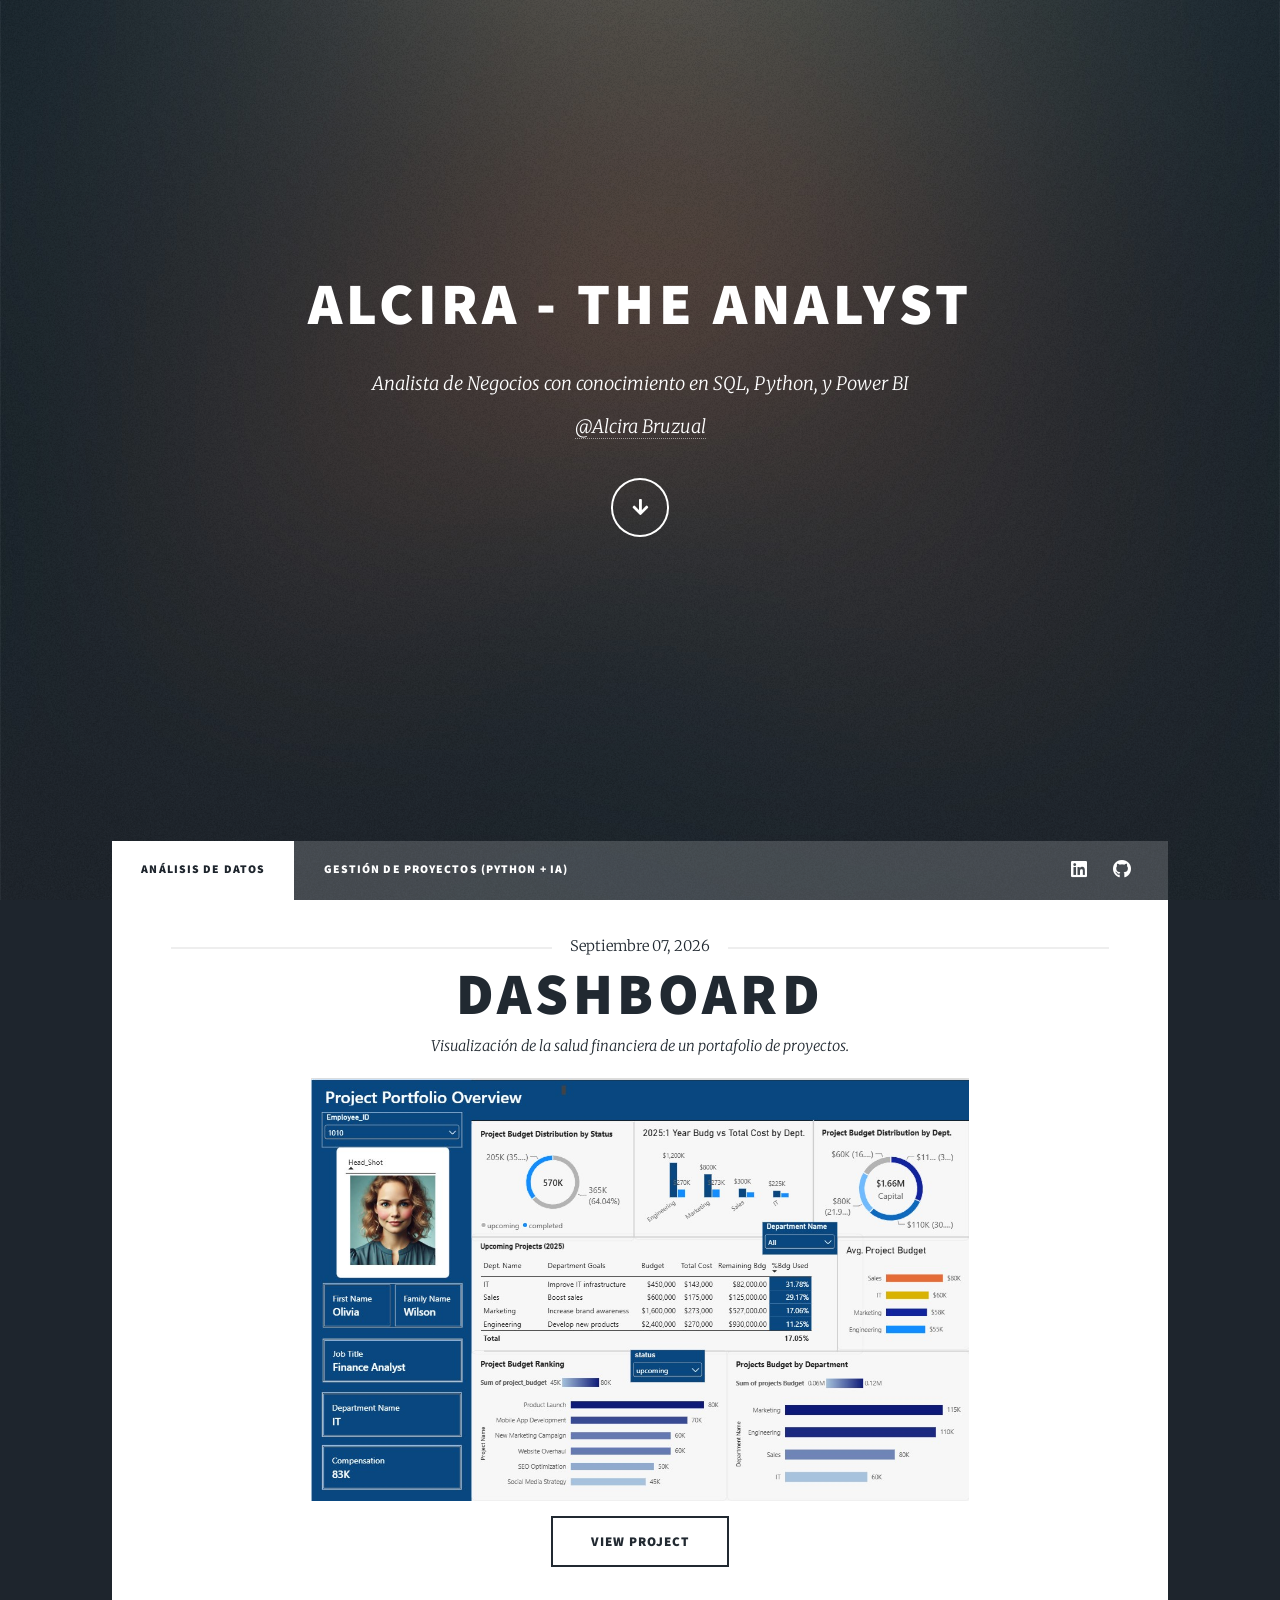
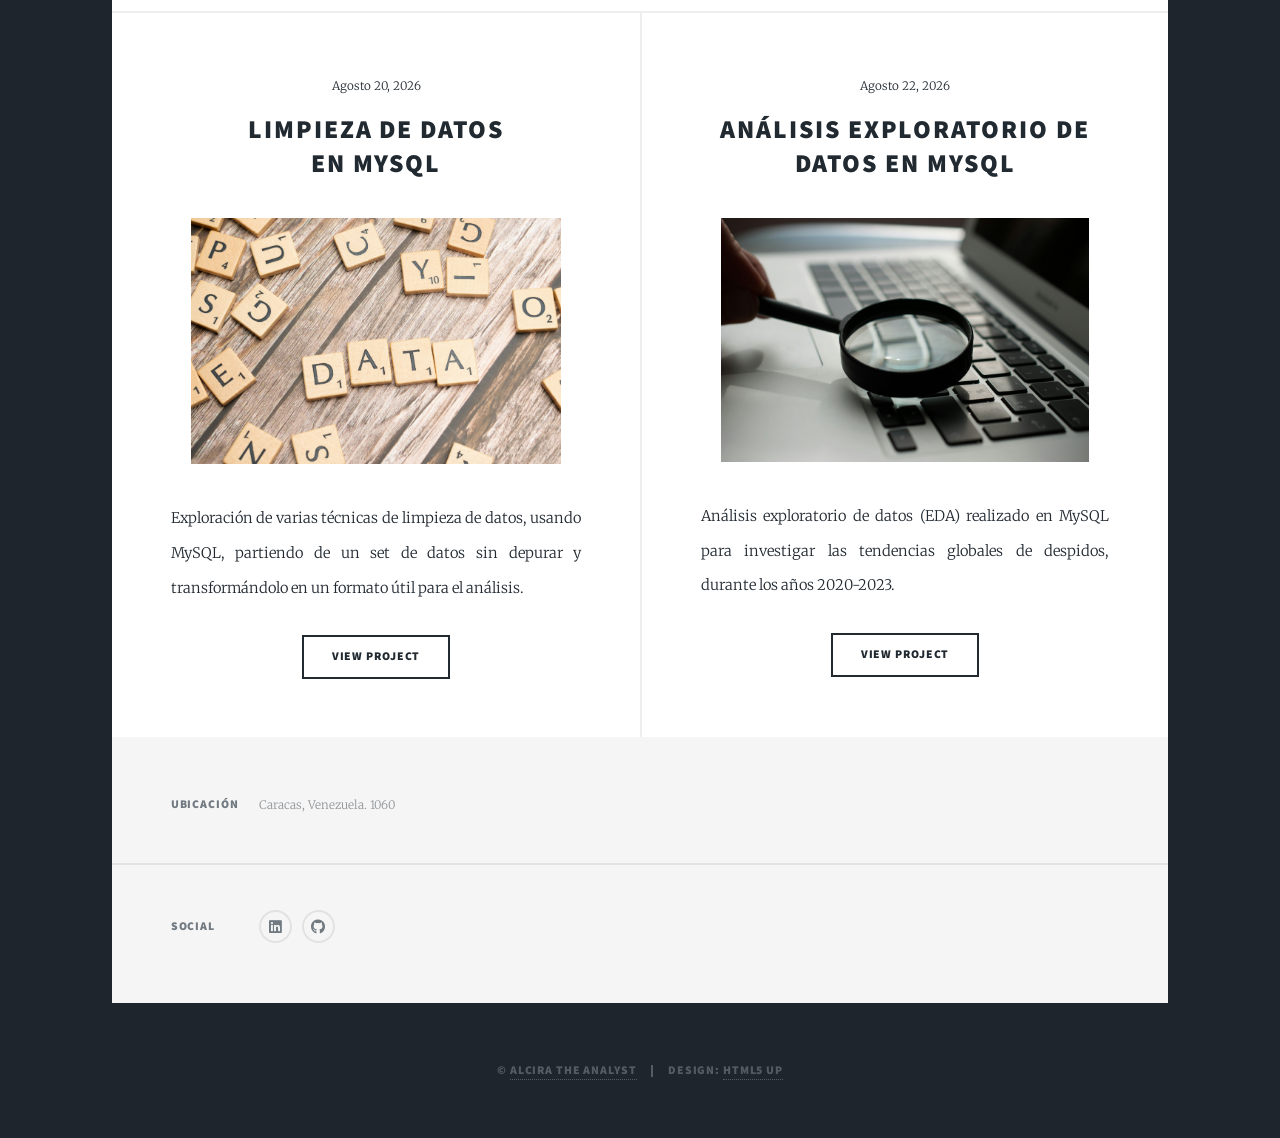
==== commit 3d33980d: "feat: incorporar ficha técnica y links del proyecto PM-AUDIT" ====
--- a/index.html
+++ b/index.html
@@ -29,22 +29,23 @@
 
 				<!-- Header -->
 					<header id="header">
-						<a href="index.html" class="logo">Alcira</a>
+						<a href="index.html" class="logo">Proyectos</a>
 					</header> 
 
 				<!-- Nav -->
 					<nav id="nav">
 						<ul class="links">
-							<li class="active"><a href="index.html">Proyectos</a></li>
+							<li class="active"><a href="index.html">Análisis de Datos</a></li>
+							<li><a href="generic.html">Gestión de Proyectos (Python + IA)</a></li>
+										
 							<!-- commented out the following links because they are not needed for the portfolio 
-							<li><a href="generic.html">Python Projects</a></li>
 							<li><a href="elements.html">Elements Reference</a></li> -->
 						</ul>
 						<ul class="icons">
 							<li><a href="https://www.linkedin.com/in/alcira-bruzual-7b823124" class="icon brands fa-linkedin"><span class="label">LinkedIn</span></a></li>
 							<!-- <li><a href="#" class="icon brands fa-facebook-f"><span class="label">Facebook</span></a></li>
 							<li><a href="#" class="icon brands fa-instagram"><span class="label">Instagram</span></a></li> -->
-							<li><a href="https://github.com/Chiruca" class="icon brands fa-github"><span class="label">GitHub</span></a></li>
+							<li><a href="https://github.com/alciratheanalyst" class="icon brands fa-github"><span class="label">GitHub</span></a></li>
 						</ul>
 					</nav>
 
@@ -171,7 +172,7 @@
 								<h3>Social</h3>
 								<ul class="icons alt">
 									<li><a href="https://www.linkedin.com/in/alcira-bruzual-7b823124" class="icon brands fa-linkedin"><span class="label">LinkedIn</span></a></li>
-									<li><a href="https://github.com/Chiruca" class="icon brands fa-github"><span class="label">GitHub</span></a></li>
+									<li><a href="https://github.com/alciratheanalyst" class="icon brands fa-github"><span class="label">GitHub</span></a></li>
 								</ul>
 							</section>
 						</section>
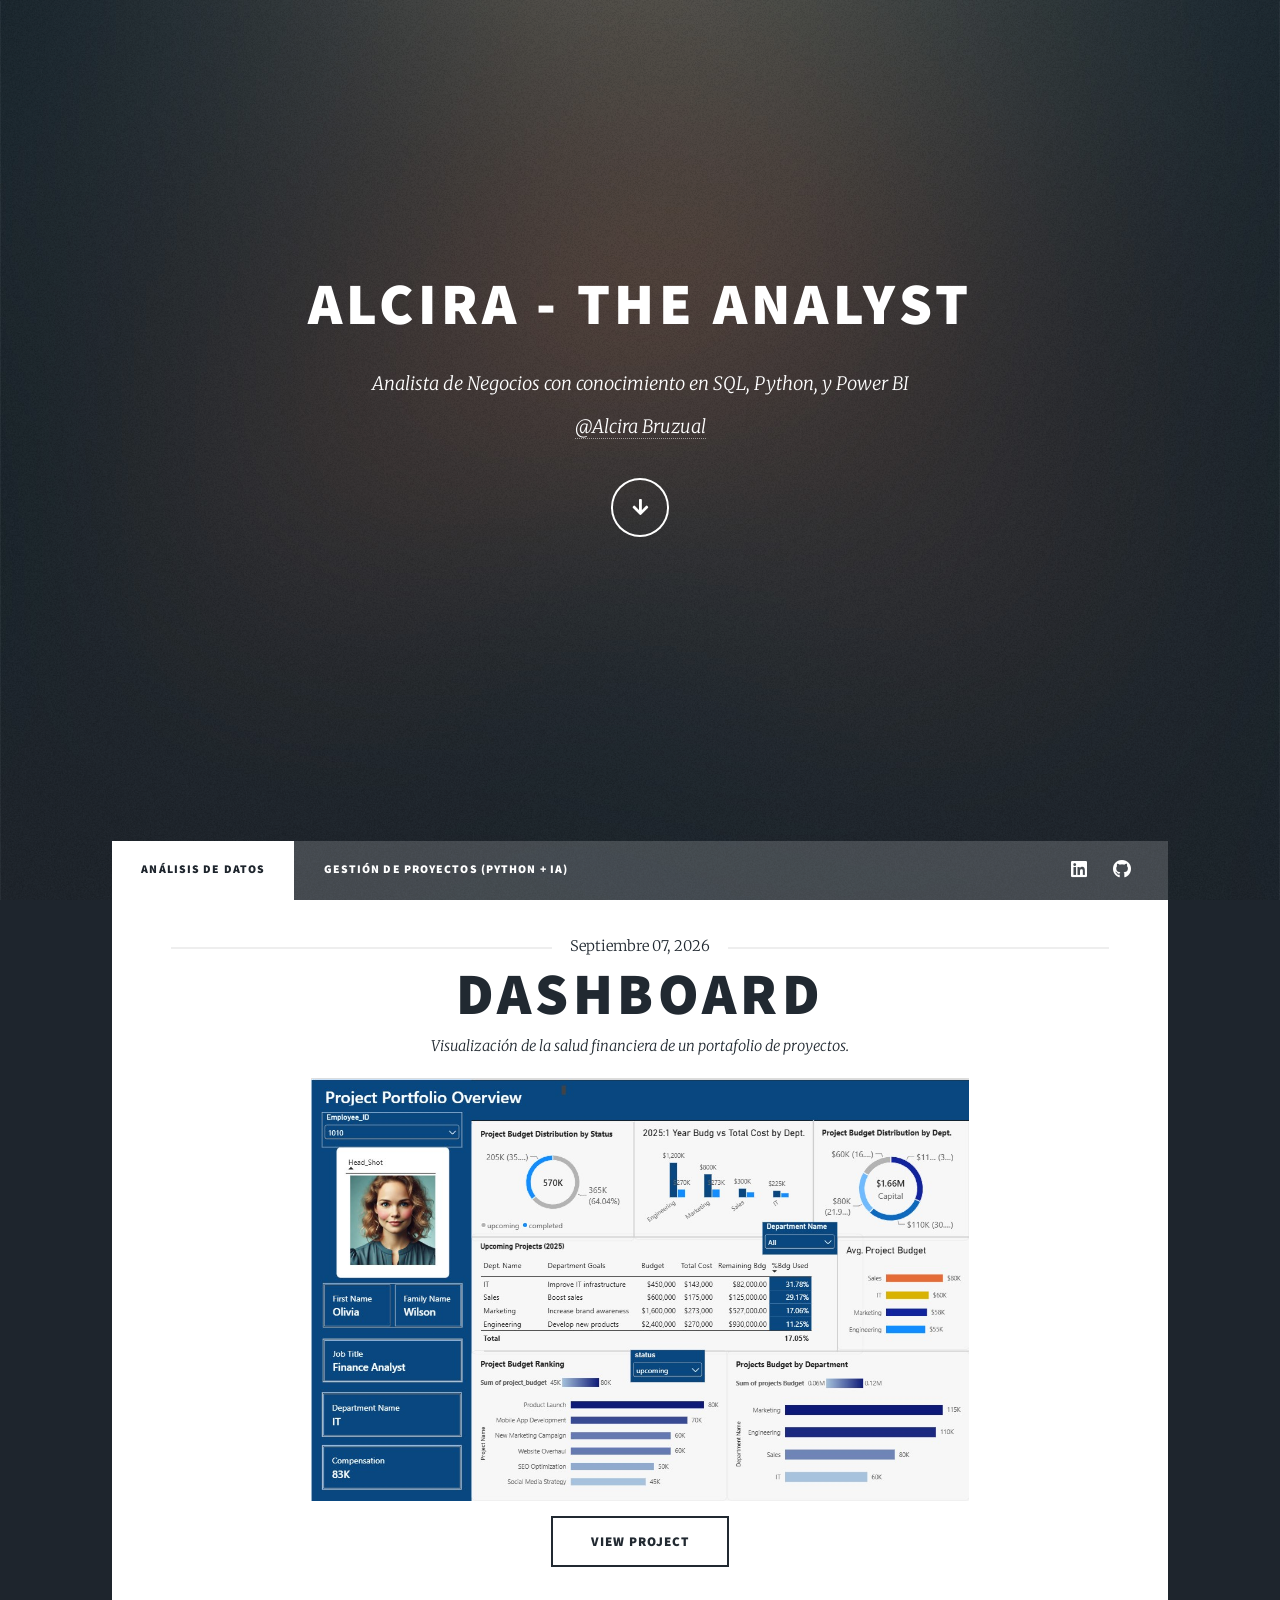
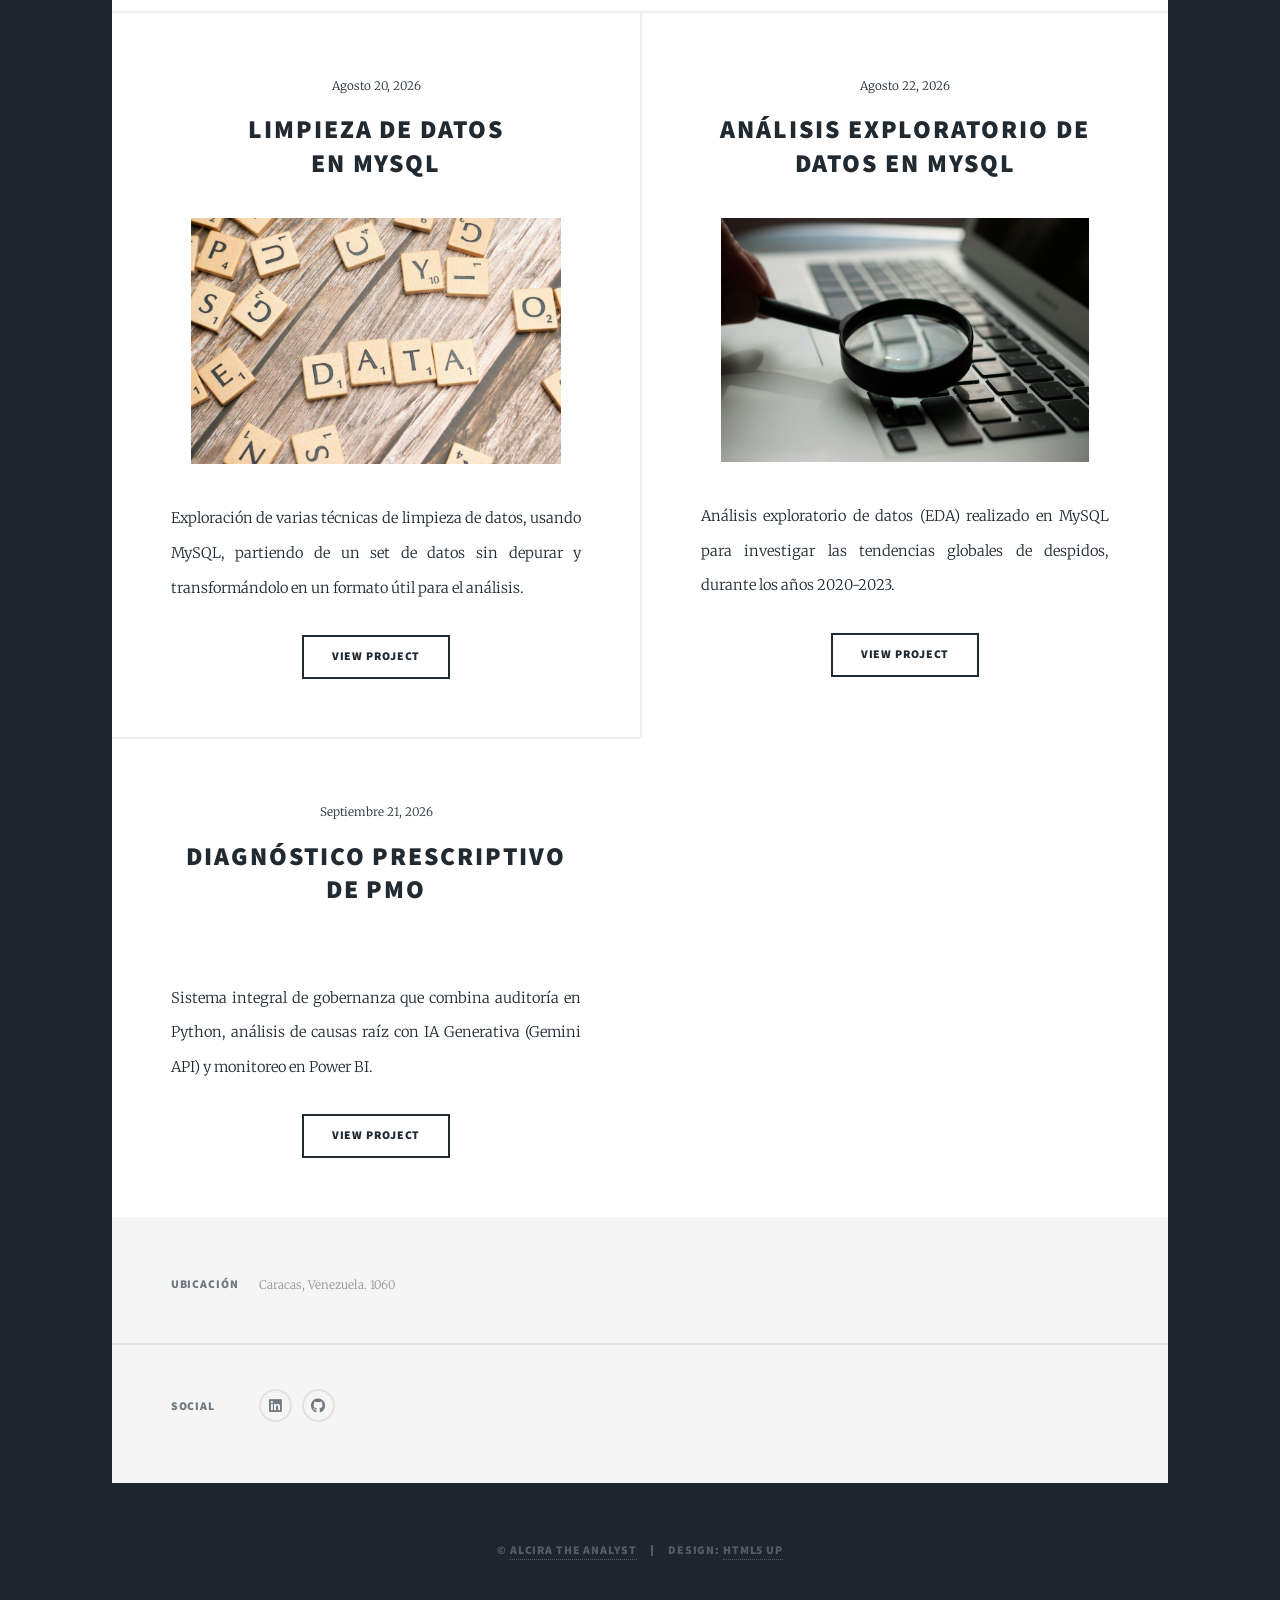
==== commit 694c36e2: "feat: agregar tarjeta de PM-AUDIT y sincronizar navegacion" ====
--- a/index.html
+++ b/index.html
@@ -37,15 +37,10 @@
 						<ul class="links">
 							<li class="active"><a href="index.html">Análisis de Datos</a></li>
 							<li><a href="generic.html">Gestión de Proyectos (Python + IA)</a></li>
-										
-							<!-- commented out the following links because they are not needed for the portfolio 
-							<li><a href="elements.html">Elements Reference</a></li> -->
 						</ul>
 						<ul class="icons">
-							<li><a href="https://www.linkedin.com/in/alcira-bruzual-7b823124" class="icon brands fa-linkedin"><span class="label">LinkedIn</span></a></li>
-							<!-- <li><a href="#" class="icon brands fa-facebook-f"><span class="label">Facebook</span></a></li>
-							<li><a href="#" class="icon brands fa-instagram"><span class="label">Instagram</span></a></li> -->
-							<li><a href="https://github.com/alciratheanalyst" class="icon brands fa-github"><span class="label">GitHub</span></a></li>
+							<li><a href="https://www.linkedin.com/in/alcira-bruzual-7b823124" class="icon brands fa-linkedin" target="_blank"><span class="label">LinkedIn</span></a></li>
+							<li><a href="https://github.com/alciratheanalyst" class="icon brands fa-github" target="_blank"><span class="label">GitHub</span></a></li>
 						</ul>
 					</nav>
 
@@ -56,7 +51,7 @@
 							<article class="post featured">
 								<header class="major">
 									<span class="date">Septiembre 07, 2026</span>
-									<h2><a href="end2end1.html">Dashboard<br />
+									<h2><a href="visual_1.html">Dashboard<br />
 									</a></h2>
 									<p>Visualización de la salud financiera de un portafolio de proyectos.</p>
 								</header>	
@@ -68,6 +63,7 @@
 
 						<!-- Posts -->
 							<section class="posts">
+								<!-- Proyecto 1 -->
 								<article>
 									<header>
 										<span class="date">Agosto 20, 2026</span>
@@ -79,10 +75,12 @@
 										<li><a href="data_cleaning.html" class="button">View Project</a></li>
 									</ul>
 								</article>
+
+								<!-- Proyecto 2 -->
 								<article>
 									<header>
 										<span class="date">Agosto 22, 2026</span>
-										<h2><a href="EDA.html">Análisis Exploratorio de Datos  en MySQL</a></h2>
+										<h2><a href="EDA.html">Análisis Exploratorio de Datos en MySQL</a></h2>
 									</header>
 									<a href="EDA.html" class="image fit"><img src="images/Lupa.jpg" alt="" style="width: 90%; height: auto; display: block; margin: 0 auto;" /></a>
 									<p>Análisis exploratorio de datos (EDA) realizado en MySQL para investigar las tendencias globales de despidos, durante los años 2020-2023.</p>
@@ -90,70 +88,20 @@
 										<li><a href="EDA.html" class="button">View Project</a></li>
 									</ul>
 								</article>
-								<!-- <article>
+
+								<!-- Proyecto 3: PM-AUDIT -->
+								<article>
 									<header>
-										<span class="date">April 18, 2017</span>
-										<h2><a href="#">Ante mattis<br />
-										interdum dolor</a></h2>
+										<span class="date">Septiembre 21, 2026</span>
+										<h2><a href="generic.html">Diagnóstico Prescriptivo de PMO</a></h2>
 									</header>
-									<a href="#" class="image fit"><img src="images/pic04.jpg" alt="" /></a>
-									<p>Donec eget ex magna. Interdum et malesuada fames ac ante ipsum primis in faucibus. Pellentesque venenatis dolor imperdiet dolor mattis sagittis magna etiam.</p>
+									<a href="generic.html" class="image fit"><img src="images/pic01.jpg" alt="" style="width: 90%; height: auto; display: block; margin: 0 auto;" /></a>
+									<p>Sistema integral de gobernanza que combina auditoría en Python, análisis de causas raíz con IA Generativa (Gemini API) y monitoreo en Power BI.</p>
 									<ul class="actions special">
-										<li><a href="#" class="button">Full Story</a></li>
+										<li><a href="generic.html" class="button">View Project</a></li>
 									</ul>
 								</article>
-								<article>
-									<header>
-										<span class="date">April 14, 2017</span>
-										<h2><a href="#">Tempus sed<br />
-										nulla imperdiet</a></h2>
-									</header>
-									<a href="#" class="image fit"><img src="images/pic05.jpg" alt="" /></a>
-									<p>Donec eget ex magna. Interdum et malesuada fames ac ante ipsum primis in faucibus. Pellentesque venenatis dolor imperdiet dolor mattis sagittis magna etiam.</p>
-									<ul class="actions special">
-										<li><a href="#" class="button">Full Story</a></li>
-									</ul>
-								</article>
-								<article>
-									<header>
-										<span class="date">April 11, 2017</span>
-										<h2><a href="#">Odio magna<br />
-										sed consectetur</a></h2>
-									</header>
-									<a href="#" class="image fit"><img src="images/pic06.jpg" alt="" /></a>
-									<p>Donec eget ex magna. Interdum et malesuada fames ac ante ipsum primis in faucibus. Pellentesque venenatis dolor imperdiet dolor mattis sagittis magna etiam.</p>
-									<ul class="actions special">
-										<li><a href="#" class="button">Full Story</a></li>
-									</ul>
-								</article>
-								<article>
-									<header>
-										<span class="date">April 7, 2017</span>
-										<h2><a href="#">Augue lorem<br />
-										primis vestibulum</a></h2>
-									</header>
-									<a href="#" class="image fit"><img src="images/pic07.jpg" alt="" /></a>
-									<p>Donec eget ex magna. Interdum et malesuada fames ac ante ipsum primis in faucibus. Pellentesque venenatis dolor imperdiet dolor mattis sagittis magna etiam.</p>
-									<ul class="actions special">
-										<li><a href="#" class="button">Full Story</a></li>
-									</ul>
-								</article> -->
 							</section>
-
-						<!-- Footer -->
-							<!-- <footer>
-								<div class="pagination"> -->
-									<!--<a href="#" class="previous">Prev</a>-->
-								<!-- <a href="#" class="page active">1</a>
-									<a href="#" class="page">2</a>
-									<a href="#" class="page">3</a>
-									<span class="extra">&hellip;</span>
-									<a href="#" class="page">8</a>
-									<a href="#" class="page">9</a>
-									<a href="#" class="page">10</a>
-									<a href="#" class="next">Next</a>
-								</div>
-							</footer> -->
 
 					</div>
 
@@ -164,15 +112,11 @@
 								<h3>Ubicación</h3>
 								<p>Caracas, Venezuela. 1060</p>
 							</section>
-							<!-- <section>
-								<h3>Email</h3>
-								<p><a href="mailto:bruzual.alcira@gmail.com">bruzual.alcira@gmail.com</a></p>
-							</section> -->
 							<section>
 								<h3>Social</h3>
 								<ul class="icons alt">
-									<li><a href="https://www.linkedin.com/in/alcira-bruzual-7b823124" class="icon brands fa-linkedin"><span class="label">LinkedIn</span></a></li>
-									<li><a href="https://github.com/alciratheanalyst" class="icon brands fa-github"><span class="label">GitHub</span></a></li>
+									<li><a href="https://www.linkedin.com/in/alcira-bruzual-7b823124" class="icon brands fa-linkedin" target="_blank"><span class="label">LinkedIn</span></a></li>
+									<li><a href="https://github.com/alciratheanalyst" class="icon brands fa-github" target="_blank"><span class="label">GitHub</span></a></li>
 								</ul>
 							</section>
 						</section>
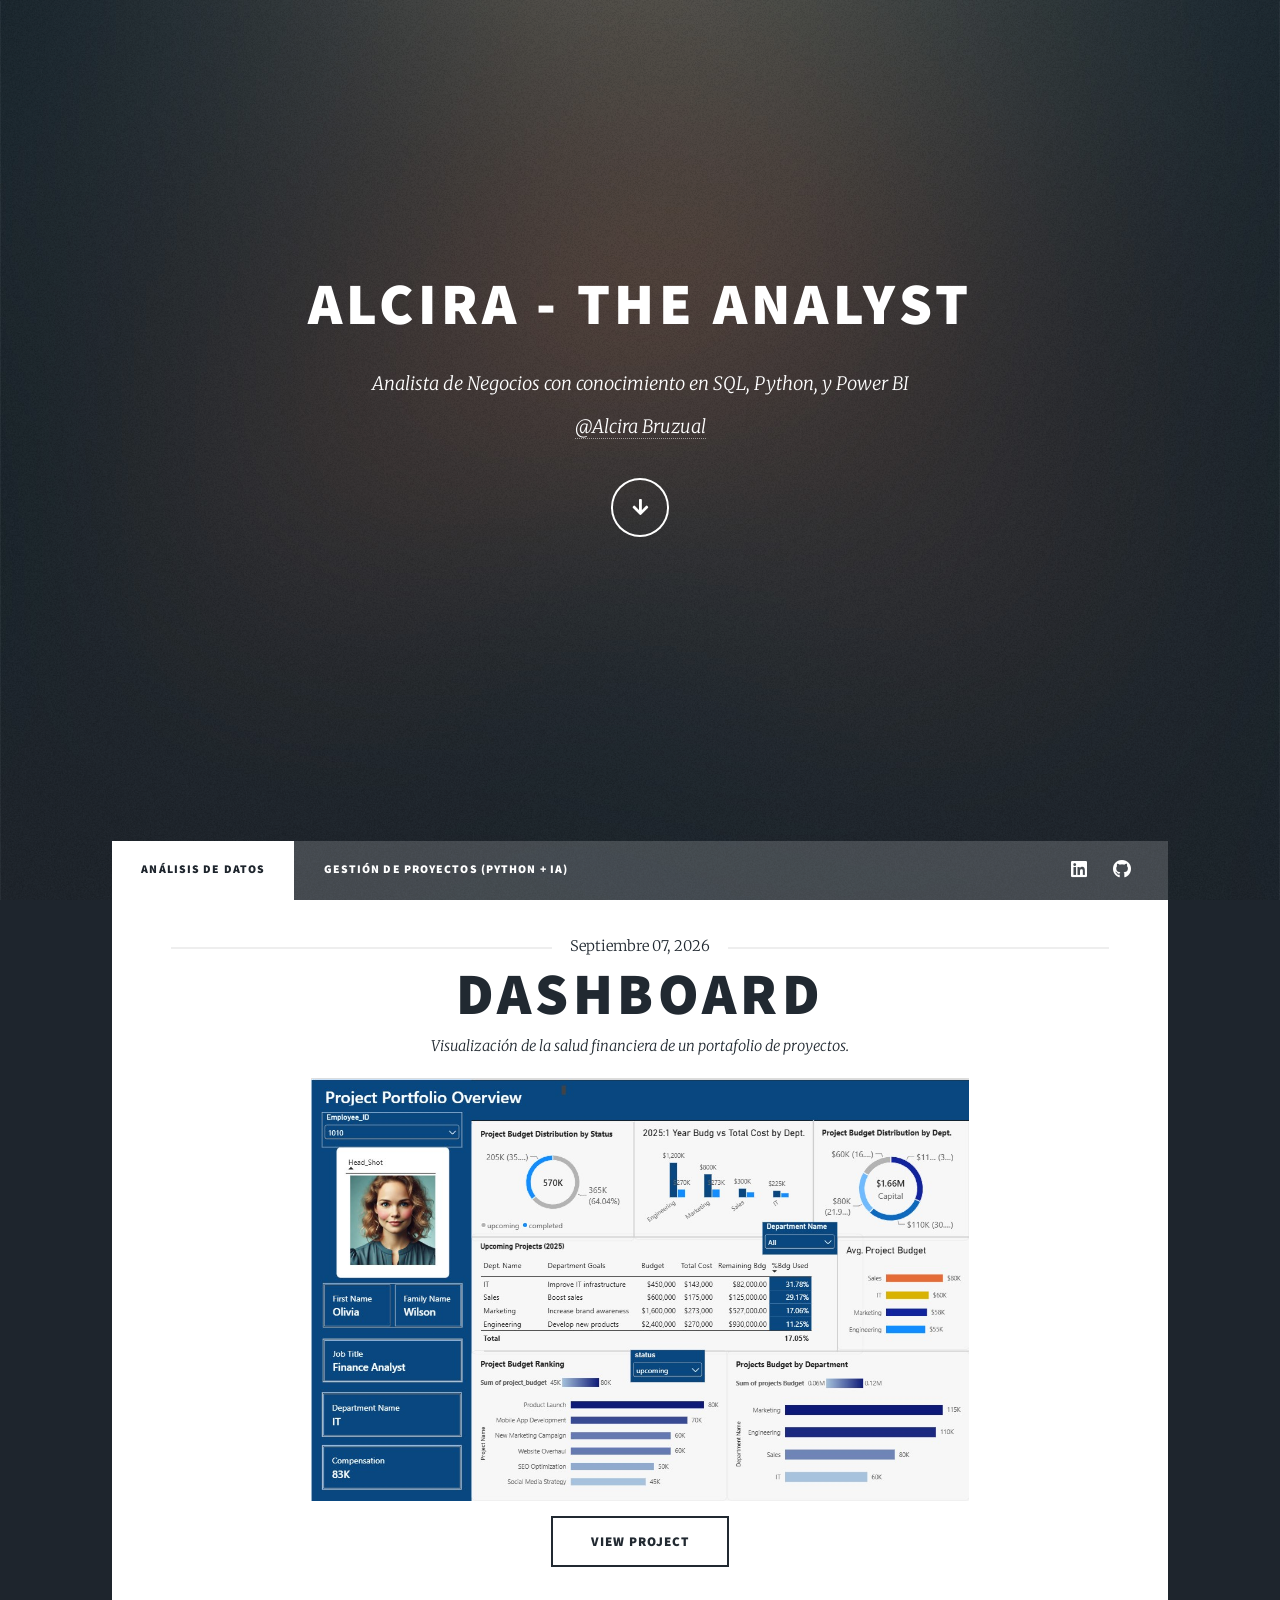
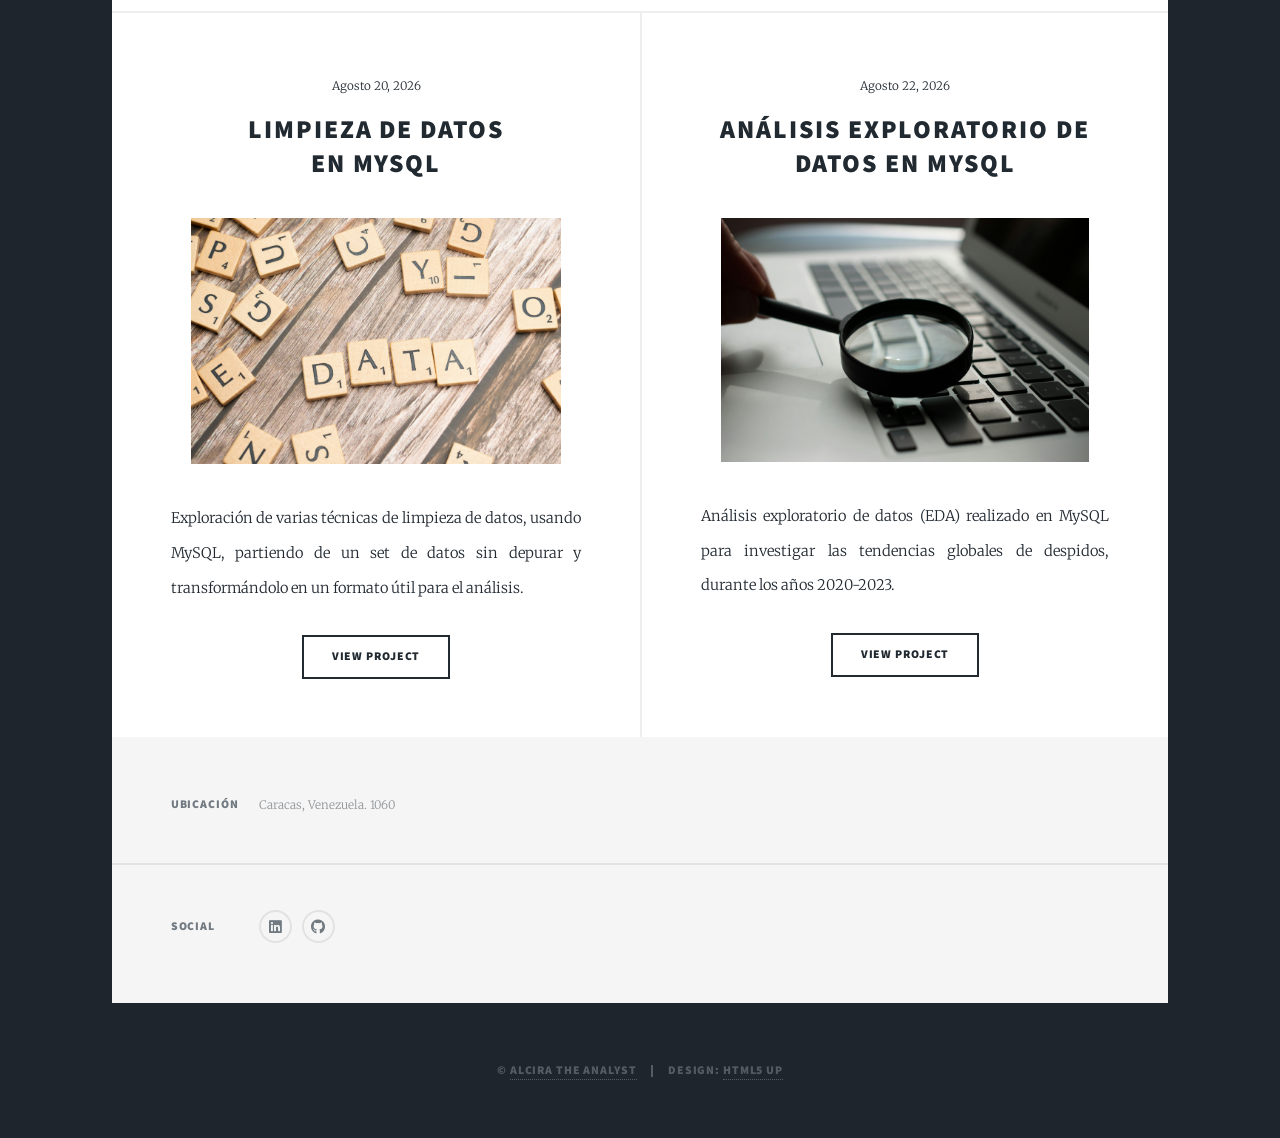
==== commit 6ad4a6b6: "feat: abrir enlaces de proyectos en nueva pestaña y remover sección inicial" ====
--- a/index.html
+++ b/index.html
@@ -55,7 +55,7 @@
 									</a></h2>
 									<p>Visualización de la salud financiera de un portafolio de proyectos.</p>
 								</header>	
-								<a href="visual_1.html" class="image main"><img src="images/Porfolio_Health.jpg" alt="" style="width: 70%; height: auto;display: block; margin: 0 auto;" /></a>
+								<a href="visual_1.html" target="_blank" rel="noopener noreferrer" class="image main"><img src="images/Porfolio_Health.jpg" alt="" style="width: 70%; height: auto;display: block; margin: 0 auto;" /></a>
 								<ul class="actions special">
 									<li><a href="visual_1.html" class="button large">View Project</a></li>
 								</ul>
@@ -69,7 +69,7 @@
 										<span class="date">Agosto 20, 2026</span>
 										<h2><a href="data_cleaning.html">Limpieza de Datos <br/>en MySQL</a></h2>
 									</header>
-									<a href="data_cleaning.html" class="image fit"><img src="images/Data_Cleaning.jpg" alt="" style="width: 90%; height: auto; display: block; margin: 0 auto;" /></a>
+									<a href="data_cleaning.html" target="_blank" rel="noopener noreferrer" class="image fit"><img src="images/Data_Cleaning.jpg" alt="" style="width: 90%; height: auto; display: block; margin: 0 auto;" /></a>
 									<p>Exploración de varias técnicas de limpieza de datos, usando MySQL, partiendo de un set de datos sin depurar y transformándolo en un formato útil para el análisis.</p>
 									<ul class="actions special">
 										<li><a href="data_cleaning.html" class="button">View Project</a></li>
@@ -82,14 +82,14 @@
 										<span class="date">Agosto 22, 2026</span>
 										<h2><a href="EDA.html">Análisis Exploratorio de Datos en MySQL</a></h2>
 									</header>
-									<a href="EDA.html" class="image fit"><img src="images/Lupa.jpg" alt="" style="width: 90%; height: auto; display: block; margin: 0 auto;" /></a>
+									<a href="EDA.html" target="_blank" rel="noopener noreferrer" class="image fit"><img src="images/Lupa.jpg" alt="" style="width: 90%; height: auto; display: block; margin: 0 auto;" /></a>
 									<p>Análisis exploratorio de datos (EDA) realizado en MySQL para investigar las tendencias globales de despidos, durante los años 2020-2023.</p>
 									<ul class="actions special">
 										<li><a href="EDA.html" class="button">View Project</a></li>
 									</ul>
 								</article>
 
-								<!-- Proyecto 3: PM-AUDIT -->
+								<!-- Proyecto 3: PM-AUDIT 
 								<article>
 									<header>
 										<span class="date">Septiembre 21, 2026</span>
@@ -100,7 +100,7 @@
 									<ul class="actions special">
 										<li><a href="generic.html" class="button">View Project</a></li>
 									</ul>
-								</article>
+								</article> -->
 							</section>
 
 					</div>
